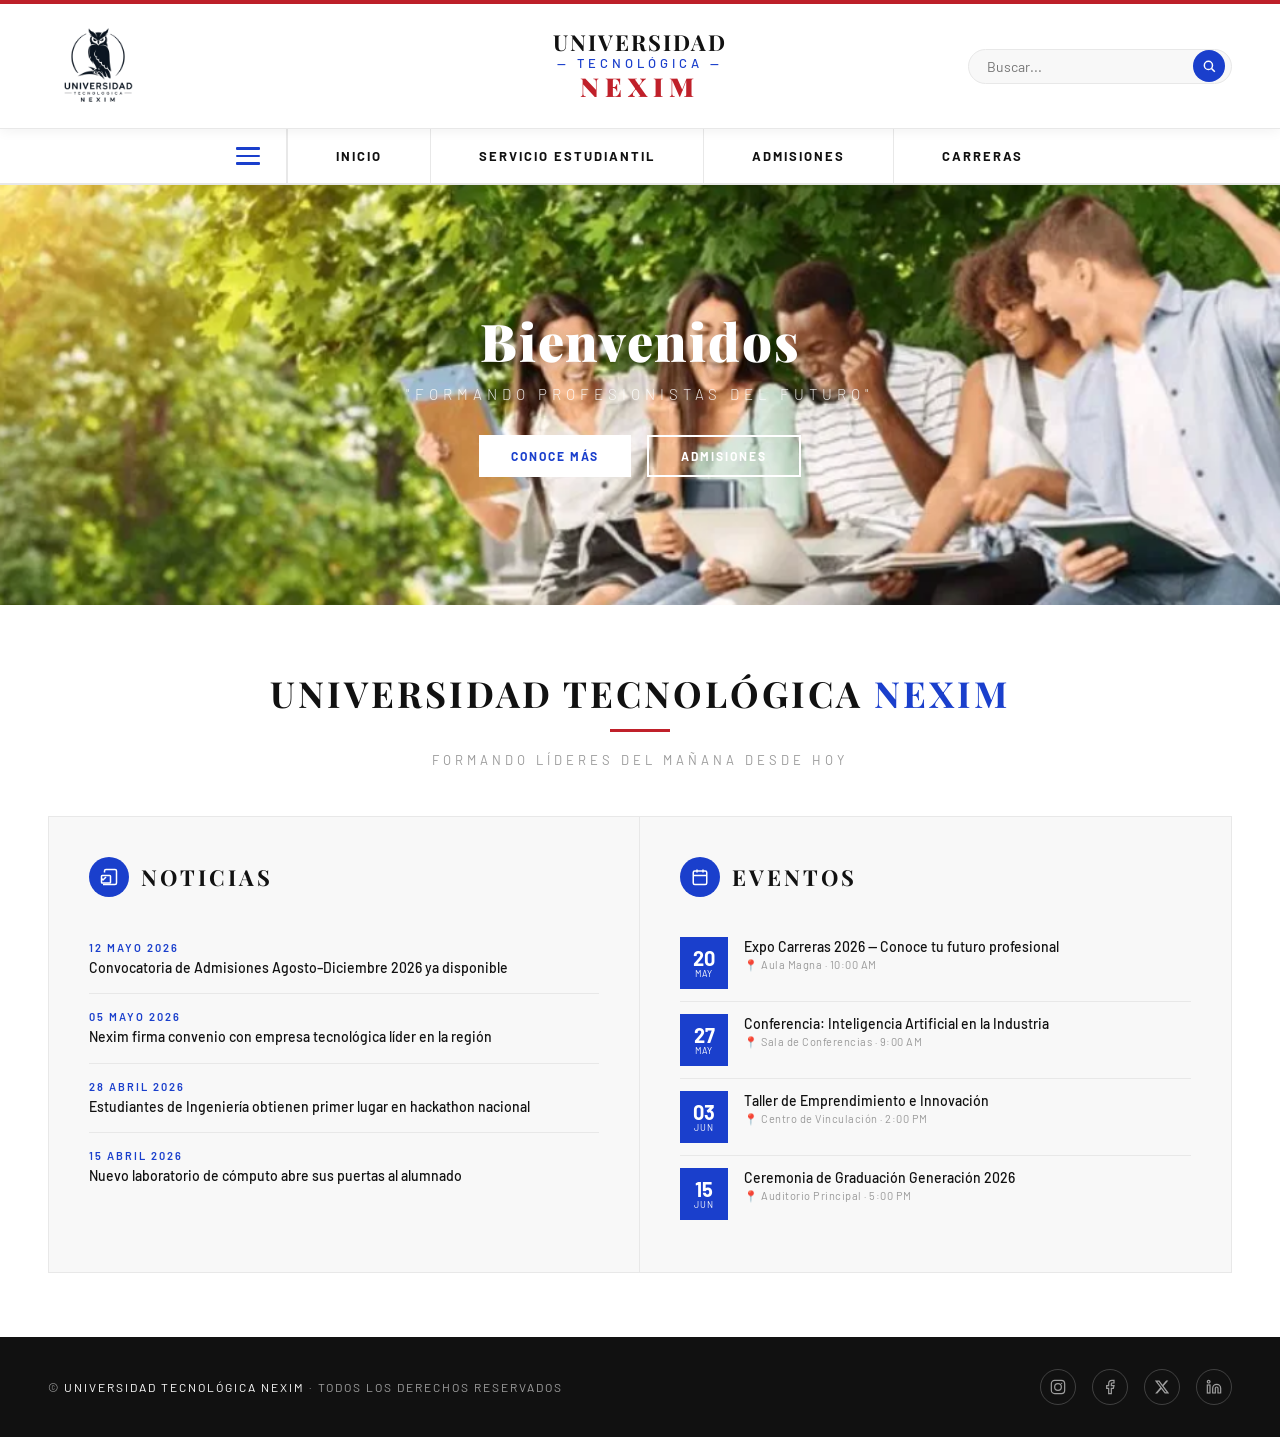
==== index.html @ 62d3a821 "primer commit - Universidad Tecnologica Nexim" ====
<!DOCTYPE html>
<html lang="es">
<head>
<meta charset="UTF-8">
<meta name="viewport" content="width=device-width, initial-scale=1.0">
<title>Universidad Tecnológica Nexim</title>
<link href="https://fonts.googleapis.com/css2?family=Playfair+Display:wght@700;900&family=Barlow:wght@300;400;500;600;700&display=swap" rel="stylesheet">
<link rel="stylesheet" href="style.css">
</head>
<body>

<div class="top-bar"></div>

<!-- HEADER -->
<header>
  <a class="logo-area" href="#">
    <img class="logo-img" src="logo v2.png" alt="Logo Universidad Tecnológica Nexim">
  </a>
  <div class="logo-text">
    <span class="universidad">Universidad</span>
    <span class="tecnologica">— Tecnológica —</span>
    <span class="nexim">Nexim</span>
  </div>
  <div class="search-box">
    <input type="text" placeholder="Buscar...">
    <button>
      <svg width="14" height="14" fill="none" stroke="currentColor" stroke-width="2.5" viewBox="0 0 24 24">
        <circle cx="11" cy="11" r="7"/><line x1="16.5" y1="16.5" x2="22" y2="22"/>
      </svg>
    </button>
  </div>
</header>

<!-- NAV -->
<nav>
  <ul>
    <li id="hb-wrap">
      <button class="hamburger-btn" id="hb-btn">
        <span></span><span></span><span></span>
      </button>
      <ul class="submenu" id="se-submenu">
        <li>
          <a href="noticias.html">
            <svg width="15" height="15" fill="none" stroke="currentColor" stroke-width="2" viewBox="0 0 24 24">
              <path d="M4 22h16a2 2 0 0 0 2-2V4a2 2 0 0 0-2-2H8a2 2 0 0 0-2 2v2"/>
              <rect x="2" y="10" width="12" height="10" rx="1"/>
              <path d="M2 14l2 2 4-4"/>
            </svg>
            Noticias
          </a>
        </li>
        <li>
          <a href="eventos.html">
            <svg width="15" height="15" fill="none" stroke="currentColor" stroke-width="2" viewBox="0 0 24 24">
              <rect x="3" y="4" width="18" height="18" rx="2" ry="2"/>
              <line x1="16" y1="2" x2="16" y2="6"/>
              <line x1="8" y1="2" x2="8" y2="6"/>
              <line x1="3" y1="10" x2="21" y2="10"/>
            </svg>
            Eventos
          </a>
        </li>
      </ul>
    </li>
    <li><a href="index.html">Inicio</a></li>
    <li><a href="estudiantil.html">Servicio Estudiantil</a></li>
    <li><a href="admisiones.html">Admisiones</a></li>
    <li><a href="carreras.html">Carreras</a></li>
  </ul>
</nav>

<!-- HERO -->
<section class="hero">
  <div class="hero-pattern"></div>
  <div class="hero-content">
    <h1>Bienvenidos</h1>
    <p>"Formando Profesionistas del Futuro"</p>
    <div class="hero-cta">
      <a href="carreras.html" class="btn-primary">Conoce más</a>
      <a href="admisiones.html" class="btn-outline">Admisiones</a>
    </div>
  </div>
</section>

<!-- WELCOME -->
<section class="welcome">
  <h2>Universidad Tecnológica <span>Nexim</span></h2>
  <div class="divider"></div>
  <p>Formando líderes del mañana desde hoy</p>
</section>

<!-- NEWS & EVENTS -->
<section class="news-events">
  <div class="news-panel">
    <div class="panel-header">
      <div class="panel-icon">
        <svg width="18" height="18" fill="none" stroke="currentColor" stroke-width="2" viewBox="0 0 24 24">
          <path d="M4 22h16a2 2 0 0 0 2-2V4a2 2 0 0 0-2-2H8a2 2 0 0 0-2 2v2"/>
          <path d="M2 14l2 2 4-4"/><rect x="2" y="10" width="12" height="10" rx="1"/>
        </svg>
      </div>
      <h3>Noticias</h3>
    </div>
    <div class="news-item">
      <div class="date">12 Mayo 2026</div>
      <div class="title">Convocatoria de Admisiones Agosto–Diciembre 2026 ya disponible</div>
    </div>
    <div class="news-item">
      <div class="date">05 Mayo 2026</div>
      <div class="title">Nexim firma convenio con empresa tecnológica líder en la región</div>
    </div>
    <div class="news-item">
      <div class="date">28 Abril 2026</div>
      <div class="title">Estudiantes de Ingeniería obtienen primer lugar en hackathon nacional</div>
    </div>
    <div class="news-item">
      <div class="date">15 Abril 2026</div>
      <div class="title">Nuevo laboratorio de cómputo abre sus puertas al alumnado</div>
    </div>
  </div>

  <div class="events-panel">
    <div class="panel-header">
      <div class="panel-icon">
        <svg width="18" height="18" fill="none" stroke="currentColor" stroke-width="2" viewBox="0 0 24 24">
          <rect x="3" y="4" width="18" height="18" rx="2" ry="2"/>
          <line x1="16" y1="2" x2="16" y2="6"/>
          <line x1="8" y1="2" x2="8" y2="6"/>
          <line x1="3" y1="10" x2="21" y2="10"/>
        </svg>
      </div>
      <h3>Eventos</h3>
    </div>
    <div class="event-item">
      <div class="event-date-box"><span class="day">20</span><span class="month">May</span></div>
      <div class="event-info">
        <div class="title">Expo Carreras 2026 — Conoce tu futuro profesional</div>
        <div class="place">📍 Aula Magna · 10:00 AM</div>
      </div>
    </div>
    <div class="event-item">
      <div class="event-date-box"><span class="day">27</span><span class="month">May</span></div>
      <div class="event-info">
        <div class="title">Conferencia: Inteligencia Artificial en la Industria</div>
        <div class="place">📍 Sala de Conferencias · 9:00 AM</div>
      </div>
    </div>
    <div class="event-item">
      <div class="event-date-box"><span class="day">03</span><span class="month">Jun</span></div>
      <div class="event-info">
        <div class="title">Taller de Emprendimiento e Innovación</div>
        <div class="place">📍 Centro de Vinculación · 2:00 PM</div>
      </div>
    </div>
    <div class="event-item">
      <div class="event-date-box"><span class="day">15</span><span class="month">Jun</span></div>
      <div class="event-info">
        <div class="title">Ceremonia de Graduación Generación 2026</div>
        <div class="place">📍 Auditorio Principal · 5:00 PM</div>
      </div>
    </div>
  </div>
</section>

<!-- FOOTER -->
<footer>
  <div class="copy">© <span>Universidad Tecnológica Nexim</span> · Todos los derechos reservados</div>
  <div class="social-links">
    <a href="#" title="Instagram">
      <svg width="16" height="16" fill="none" stroke="currentColor" stroke-width="1.8" viewBox="0 0 24 24">
        <rect x="2" y="2" width="20" height="20" rx="5" ry="5"/>
        <circle cx="12" cy="12" r="5"/>
        <circle cx="17.5" cy="6.5" r="1" fill="currentColor" stroke="none"/>
      </svg>
    </a>
    <a href="#" title="Facebook">
      <svg width="16" height="16" fill="none" stroke="currentColor" stroke-width="1.8" viewBox="0 0 24 24">
        <path d="M18 2h-3a5 5 0 0 0-5 5v3H7v4h3v8h4v-8h3l1-4h-4V7a1 1 0 0 1 1-1h3z"/>
      </svg>
    </a>
    <a href="#" title="Twitter">
      <svg width="16" height="16" fill="currentColor" viewBox="0 0 24 24">
        <path d="M18.244 2.25h3.308l-7.227 8.26 8.502 11.24H16.17l-5.214-6.817L4.99 21.75H1.68l7.73-8.835L1.254 2.25H8.08l4.713 6.231zm-1.161 17.52h1.833L7.084 4.126H5.117z"/>
      </svg>
    </a>
    <a href="#" title="LinkedIn">
      <svg width="16" height="16" fill="none" stroke="currentColor" stroke-width="1.8" viewBox="0 0 24 24">
        <path d="M16 8a6 6 0 0 1 6 6v7h-4v-7a2 2 0 0 0-2-2 2 2 0 0 0-2 2v7h-4v-7a6 6 0 0 1 6-6z"/>
        <rect x="2" y="9" width="4" height="12"/>
        <circle cx="4" cy="4" r="2"/>
      </svg>
    </a>
  </div>
</footer>

<script>
  const hbBtn = document.getElementById('hb-btn');
  const submenu = document.getElementById('se-submenu');

  hbBtn.addEventListener('click', function(e) {
    e.stopPropagation();
    const isOpen = submenu.classList.toggle('open');
    if (isOpen) {
      // Posiciona el submenú justo debajo del botón hamburger
      const rect = hbBtn.getBoundingClientRect();
      submenu.style.top = (rect.bottom) + 'px';
      submenu.style.left = (rect.left) + 'px';
    }
  });

  document.addEventListener('click', function() {
    submenu.classList.remove('open');
  });
</script>

</body>
</html>
---- style.css ----
:root {
  --blue: #1a3fcc;
  --blue-dark: #1230a8;
  --blue-light: #2d52e0;
  --red: #c0202a;
  --white: #ffffff;
  --off-white: #f8f8f8;
  --gray-light: #e8e8e8;
  --gray: #999;
  --dark: #111;
}

* { margin: 0; padding: 0; box-sizing: border-box; }

body {
  font-family: 'Barlow', sans-serif;
  background: var(--white);
  color: var(--dark);
}

/* ── TOP BAR ── */
.top-bar {
  background: var(--red);
  height: 4px;
  width: 100%;
}

/* ── HEADER ── */
header {
  display: grid;
  grid-template-columns: 1fr 1fr 1fr;
  align-items: center;
  padding: 12px 48px;
  background: var(--white);
  border-bottom: 1px solid var(--gray-light);
  position: sticky;
  top: 0;
  z-index: 100;
  box-shadow: 0 2px 12px rgba(0,0,0,0.06);
}

.logo-area {
  display: flex;
  align-items: center;
  text-decoration: none;
  justify-content: flex-start;
}

.logo-img {
  width: 100px;
  height: 100px;
  object-fit: contain;
}

.logo-text {
  display: flex;
  flex-direction: column;
  align-items: center;
  text-align: center;
  line-height: 1.2;
  justify-self: center;
}

.logo-text .universidad {
  font-family: 'Playfair Display', serif;
  font-size: 22px;
  font-weight: 700;
  color: var(--dark);
  letter-spacing: 2px;
  text-transform: uppercase;
}

.logo-text .tecnologica {
  font-size: 13px;
  font-weight: 500;
  color: var(--blue);
  letter-spacing: 4px;
  text-transform: uppercase;
}

.logo-text .nexim {
  font-family: 'Playfair Display', serif;
  font-size: 26px;
  font-weight: 900;
  color: var(--red);
  letter-spacing: 6px;
  text-transform: uppercase;
}

/* ── BUSCADOR ── */
.search-box {
  display: flex;
  align-items: center;
  border: 1.5px solid var(--gray-light);
  border-radius: 30px;
  overflow: hidden;
  padding: 0 6px 0 18px;
  background: var(--off-white);
  gap: 6px;
  transition: border-color 0.2s;
  justify-self: end;
}

.search-box:focus-within { border-color: var(--blue); }

.search-box input {
  border: none;
  background: transparent;
  font-family: 'Barlow', sans-serif;
  font-size: 14px;
  outline: none;
  width: 200px;
  color: var(--dark);
  padding: 8px 0;
}

.search-box button {
  background: var(--blue);
  border: none;
  border-radius: 50%;
  width: 32px;
  height: 32px;
  color: white;
  cursor: pointer;
  display: flex;
  align-items: center;
  justify-content: center;
  transition: background 0.2s;
}

.search-box button:hover { background: var(--blue-dark); }

/* ── NAV ── */
nav {
  background: var(--white);
  border-bottom: 2px solid var(--gray-light);
  position: relative;
  z-index: 99;
}

nav ul {
  display: flex;
  list-style: none;
  justify-content: center;
  align-items: stretch;
  gap: 0;
  margin: 0;
  padding: 0;
}

nav ul li {
  display: flex;
  align-items: stretch;
}

nav ul li a {
  display: flex;
  align-items: center;
  padding: 18px 48px;
  text-decoration: none;
  font-size: 13px;
  font-weight: 700;
  letter-spacing: 2px;
  text-transform: uppercase;
  color: var(--dark);
  position: relative;
  transition: color 0.2s;
  white-space: nowrap;
}

nav ul li a::after {
  content: '';
  position: absolute;
  bottom: 0;
  left: 50%;
  transform: translateX(-50%);
  width: 0;
  height: 3px;
  background: var(--blue);
  transition: width 0.3s ease;
}

nav ul li a:hover { color: var(--blue); }
nav ul li a:hover::after { width: 100%; }
nav ul li a.active { color: var(--blue); }
nav ul li a.active::after { width: 100%; }

nav ul li + li { border-left: 1px solid var(--gray-light); }

/* ── HAMBURGER ── */
#hb-wrap {
  position: relative;
  display: flex;
  align-items: stretch;
  border-right: 1px solid var(--gray-light);
}

.hamburger-btn {
  display: flex;
  flex-direction: column;
  gap: 5px;
  justify-content: center;
  align-items: center;
  background: none;
  border: none;
  cursor: pointer;
  padding: 18px 26px;
  transition: background 0.2s;
}

.hamburger-btn:hover { background: #f0f4ff; }

.hamburger-btn span {
  display: block;
  width: 24px;
  height: 2.5px;
  background: var(--blue);
  border-radius: 1px;
  transition: background 0.2s;
}

.hamburger-btn:hover span { background: var(--blue-dark); }

/* ── HAMBURGER SUBMENU (FIX) ── */
#hb-wrap .submenu {
  display: none;
  position: fixed;        /* ← fixed en lugar de absolute */
  top: auto;
  left: auto;
  transform: none;
  background: #fff;
  border: none;
  border-top: 3px solid var(--blue);
  min-width: 220px;
  z-index: 200;
  padding: 8px 0;
  list-style: none;
  border-radius: 0 0 10px 10px;
  box-shadow: 0 8px 24px rgba(0,0,0,0.12);
}

#hb-wrap .submenu.open { display: block; }

#hb-wrap .submenu li {
  display: block;
}

#hb-wrap .submenu a {
  display: flex;
  align-items: center;
  gap: 12px;
  padding: 14px 24px;
  font-size: 15px;
  color: #333;
  text-decoration: none;
  font-weight: 500;
  letter-spacing: 0.5px;
  text-transform: none;
  border-left: 3px solid transparent;
  transition: all 0.2s;
}

#hb-wrap .submenu a::after { display: none; }

#hb-wrap .submenu a svg {
  width: 20px;
  height: 20px;
  color: var(--blue);
  opacity: 0.6;
  transition: opacity 0.2s;
  flex-shrink: 0;
}

#hb-wrap .submenu a:hover {
  background: #f0f4ff;
  color: var(--blue);
  border-left-color: var(--blue);
}

#hb-wrap .submenu a:hover svg { opacity: 1; }

/* ── HERO ── */
.hero {
  position: relative;
  width: 100%;
  height: 420px;
  background-image: url('fondo.png');
  background-size: cover;
  background-position: center;
  background-color: var(--blue);
  overflow: hidden;
  display: flex;
  align-items: center;
  justify-content: center;
}

.hero-pattern { display: none; }

.hero-content {
  position: relative;
  text-align: center;
  color: white;
  animation: fadeUp 0.8s ease both;
  z-index: 1;
}

@keyframes fadeUp {
  from { opacity: 0; transform: translateY(30px); }
  to   { opacity: 1; transform: translateY(0); }
}

.hero-content h1 {
  font-family: 'Playfair Display', serif;
  font-size: 52px;
  font-weight: 900;
  letter-spacing: 2px;
  line-height: 1.1;
  margin-bottom: 16px;
  text-shadow: 0 4px 20px rgba(0,0,0,0.3);
}

.hero-content p {
  font-size: 15px;
  font-weight: 300;
  letter-spacing: 5px;
  text-transform: uppercase;
  opacity: 0.85;
  margin-bottom: 32px;
}

.hero-cta {
  display: inline-flex;
  gap: 16px;
}

.btn-primary {
  background: white;
  color: var(--blue);
  font-family: 'Barlow', sans-serif;
  font-weight: 700;
  font-size: 12px;
  letter-spacing: 2px;
  text-transform: uppercase;
  padding: 14px 32px;
  border: none;
  cursor: pointer;
  text-decoration: none;
  transition: all 0.2s;
}

.btn-primary:hover { background: var(--off-white); transform: translateY(-2px); }

.btn-outline {
  border: 2px solid white;
  color: white;
  font-family: 'Barlow', sans-serif;
  font-weight: 700;
  font-size: 12px;
  letter-spacing: 2px;
  text-transform: uppercase;
  padding: 12px 32px;
  cursor: pointer;
  text-decoration: none;
  transition: all 0.2s;
}

.btn-outline:hover { background: white; color: var(--blue); transform: translateY(-2px); }

/* ── WELCOME ── */
.welcome {
  text-align: center;
  padding: 64px 48px 48px;
  background: var(--white);
}

.welcome h2 {
  font-family: 'Playfair Display', serif;
  font-size: 36px;
  font-weight: 700;
  color: var(--dark);
  letter-spacing: 3px;
  text-transform: uppercase;
  margin-bottom: 12px;
}

.welcome h2 span { color: var(--blue); }

.divider {
  width: 60px;
  height: 3px;
  background: var(--red);
  margin: 0 auto 20px;
}

.welcome p {
  font-size: 13px;
  letter-spacing: 4px;
  text-transform: uppercase;
  color: var(--gray);
  font-weight: 400;
}

/* ── NEWS & EVENTS ── */
.news-events {
  display: grid;
  grid-template-columns: 1fr 1fr;
  gap: 0;
  margin: 0 48px 64px;
  border: 1px solid var(--gray-light);
  overflow: hidden;
}

.news-panel, .events-panel {
  padding: 40px;
  background: var(--off-white);
}

.news-panel { border-right: 1px solid var(--gray-light); }

.panel-header {
  display: flex;
  align-items: center;
  gap: 12px;
  margin-bottom: 28px;
}

.panel-icon {
  width: 40px;
  height: 40px;
  background: var(--blue);
  border-radius: 50%;
  display: flex;
  align-items: center;
  justify-content: center;
  color: white;
  flex-shrink: 0;
}

.panel-header h3 {
  font-family: 'Playfair Display', serif;
  font-size: 22px;
  font-weight: 700;
  letter-spacing: 3px;
  text-transform: uppercase;
  color: var(--dark);
}

.news-item {
  padding: 16px 0;
  border-bottom: 1px solid var(--gray-light);
  cursor: pointer;
  transition: padding-left 0.2s;
}

.news-item:last-child { border-bottom: none; }
.news-item:hover { padding-left: 8px; }

.news-item .date {
  font-size: 11px;
  font-weight: 600;
  letter-spacing: 2px;
  text-transform: uppercase;
  color: var(--blue);
  margin-bottom: 4px;
}

.news-item .title {
  font-size: 14px;
  font-weight: 500;
  color: var(--dark);
  line-height: 1.4;
}

.event-item {
  display: flex;
  gap: 16px;
  padding: 12px 0;
  border-bottom: 1px solid var(--gray-light);
  cursor: pointer;
  transition: padding-left 0.2s;
}

.event-item:last-child { border-bottom: none; }
.event-item:hover { padding-left: 8px; }

.event-date-box {
  width: 48px;
  height: 52px;
  background: var(--blue);
  color: white;
  display: flex;
  flex-direction: column;
  align-items: center;
  justify-content: center;
  flex-shrink: 0;
  line-height: 1.1;
}

.event-date-box .day  { font-size: 20px; font-weight: 700; }
.event-date-box .month { font-size: 9px; letter-spacing: 1px; text-transform: uppercase; }

.event-info .title { font-size: 14px; font-weight: 500; color: var(--dark); line-height: 1.4; }
.event-info .place { font-size: 11px; color: var(--gray); margin-top: 2px; letter-spacing: 0.5px; }

/* ── FOOTER ── */
footer {
  background: var(--dark);
  color: rgba(255,255,255,0.6);
  padding: 32px 48px;
  display: flex;
  align-items: center;
  justify-content: space-between;
}

footer .copy {
  font-size: 12px;
  letter-spacing: 2px;
  text-transform: uppercase;
}

footer .copy span { color: white; }

.social-links {
  display: flex;
  gap: 16px;
}

.social-links a {
  width: 36px;
  height: 36px;
  border: 1px solid rgba(255,255,255,0.2);
  border-radius: 50%;
  display: flex;
  align-items: center;
  justify-content: center;
  color: rgba(255,255,255,0.6);
  text-decoration: none;
  transition: all 0.2s;
}

.social-links a:hover {
  background: var(--blue);
  border-color: var(--blue);
  color: white;
  transform: translateY(-2px);
}
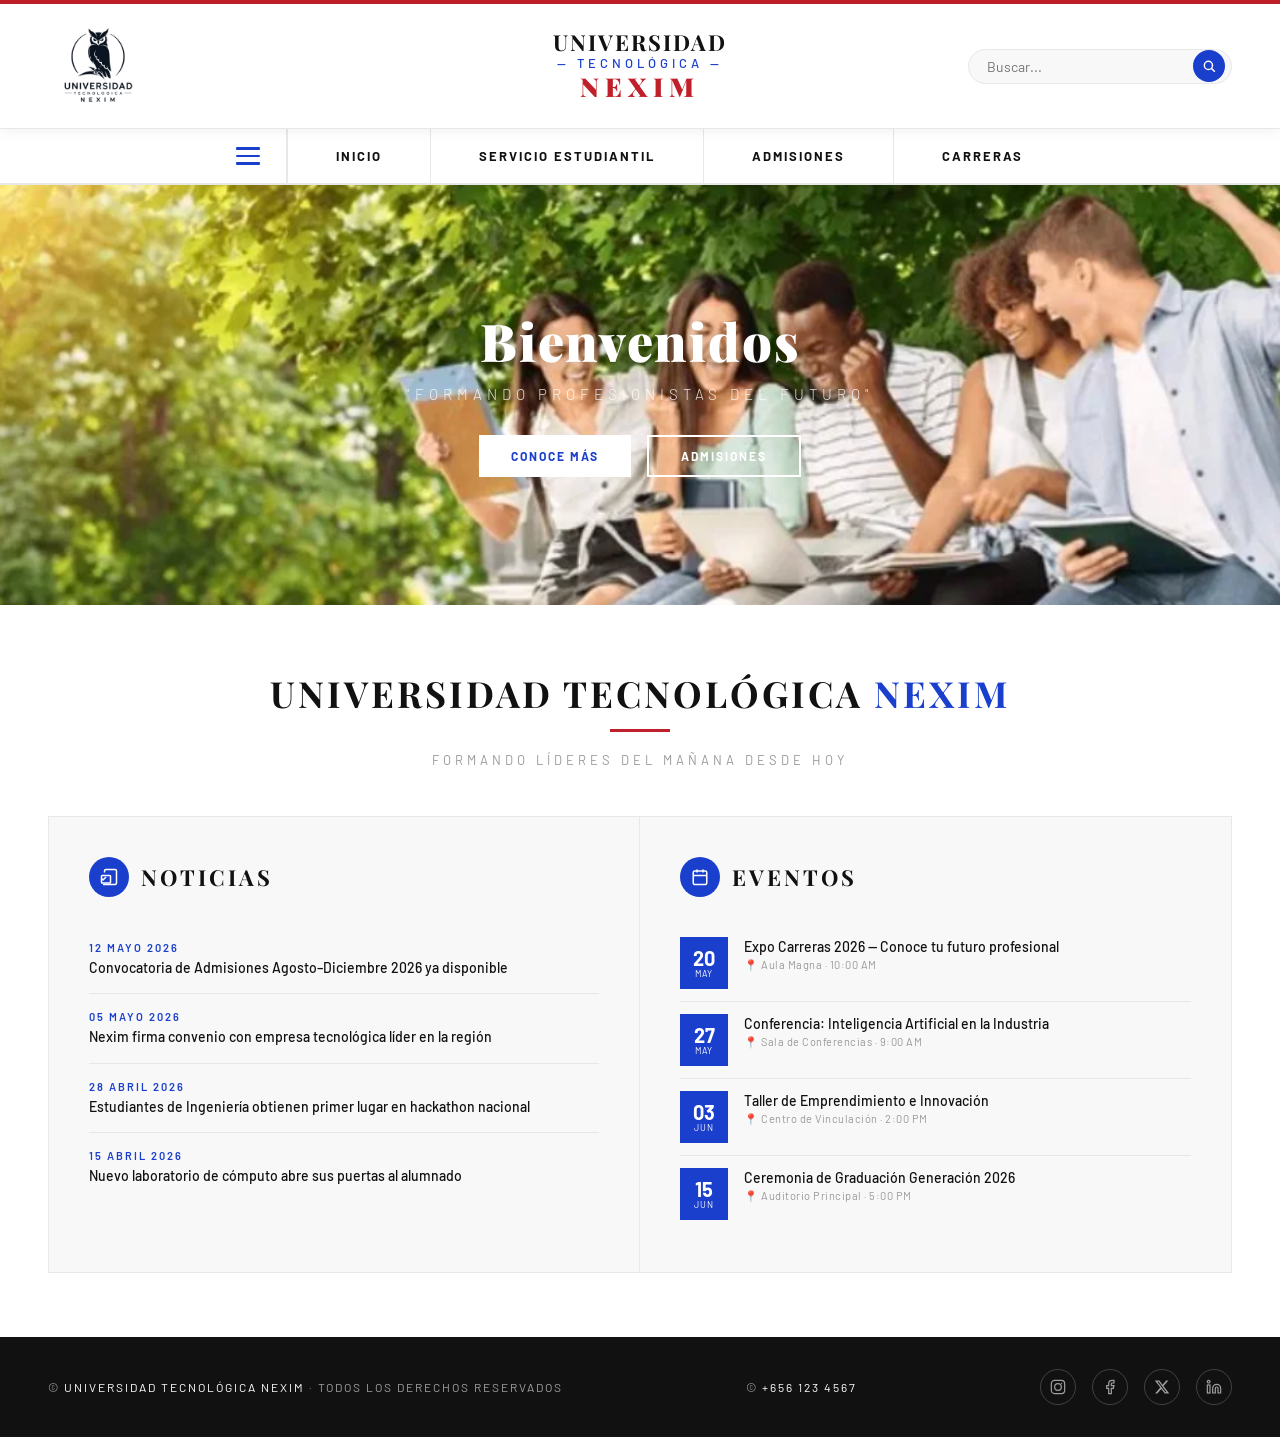
==== commit 5accafdc: "Agregar validaciones de formularios y sistema de login" ====
--- a/index.html
+++ b/index.html
@@ -14,7 +14,7 @@
 <!-- HEADER -->
 <header>
   <a class="logo-area" href="#">
-    <img class="logo-img" src="logo v2.png" alt="Logo Universidad Tecnológica Nexim">
+    <img class="logo-img" src="img/logo v2.png" alt="Logo Universidad Tecnológica Nexim">
   </a>
   <div class="logo-text">
     <span class="universidad">Universidad</span>
@@ -165,6 +165,7 @@
 <!-- FOOTER -->
 <footer>
   <div class="copy">© <span>Universidad Tecnológica Nexim</span> · Todos los derechos reservados</div>
+  <div class="copy">© <span>+656 123 4567</span></div>
   <div class="social-links">
     <a href="#" title="Instagram">
       <svg width="16" height="16" fill="none" stroke="currentColor" stroke-width="1.8" viewBox="0 0 24 24">
--- a/style.css
+++ b/style.css
@@ -284,7 +284,7 @@
   position: relative;
   width: 100%;
   height: 420px;
-  background-image: url('fondo.png');
+  background-image: url('img/fondo.png');
   background-size: cover;
   background-position: center;
   background-color: var(--blue);
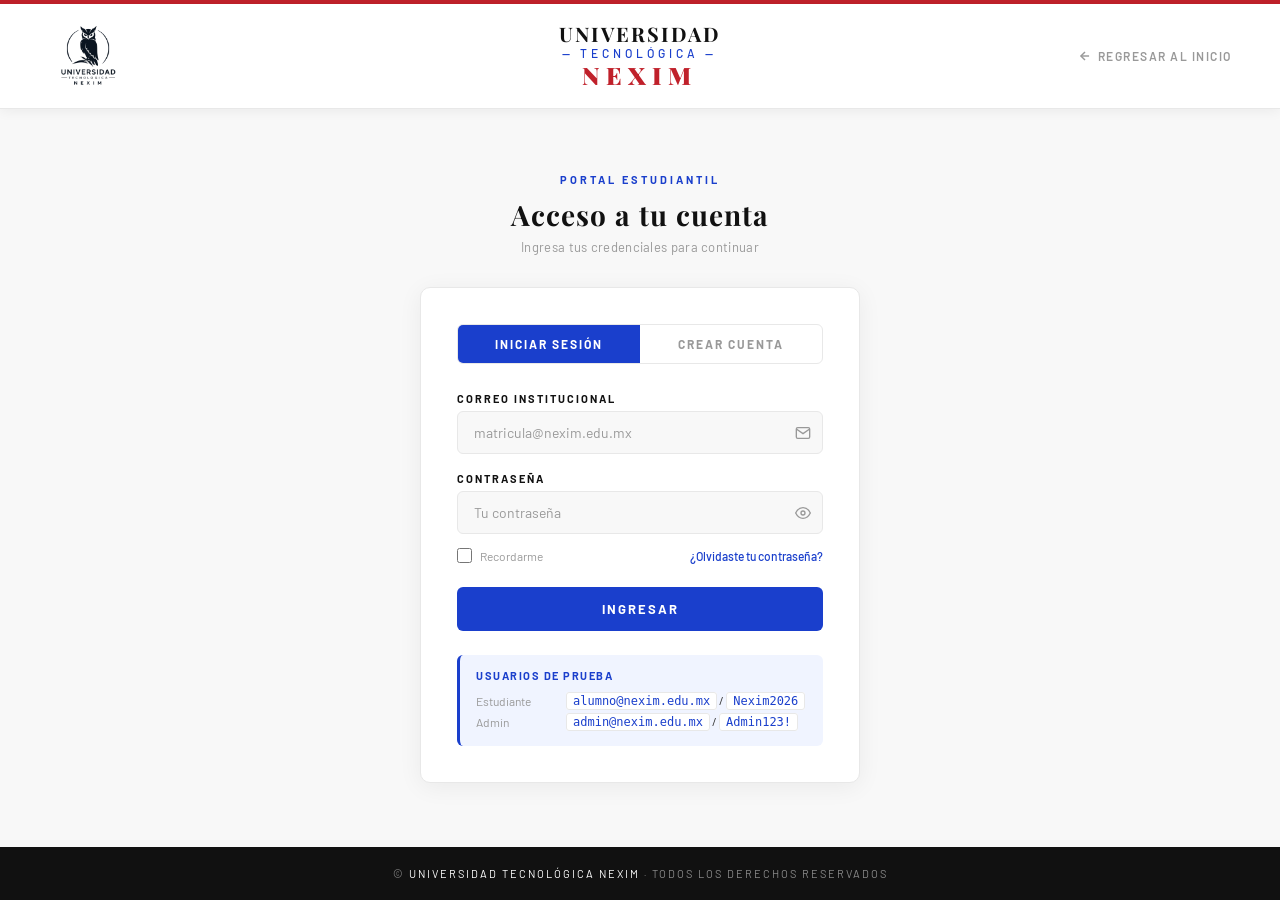
==== commit b3076d7a: "Actualizacion" ====
--- a/index.html
+++ b/index.html
@@ -3,17 +3,16 @@
 <head>
 <meta charset="UTF-8">
 <meta name="viewport" content="width=device-width, initial-scale=1.0">
-<title>Universidad Tecnológica Nexim</title>
+<title>Iniciar Sesión — Universidad Tecnológica Nexim</title>
 <link href="https://fonts.googleapis.com/css2?family=Playfair+Display:wght@700;900&family=Barlow:wght@300;400;500;600;700&display=swap" rel="stylesheet">
-<link rel="stylesheet" href="style.css">
+<link rel="stylesheet" href="login.css">
 </head>
 <body>
 
 <div class="top-bar"></div>
 
-<!-- HEADER -->
 <header>
-  <a class="logo-area" href="#">
+  <a class="logo-area" href="index.html">
     <img class="logo-img" src="img/logo v2.png" alt="Logo Universidad Tecnológica Nexim">
   </a>
   <div class="logo-text">
@@ -21,197 +20,392 @@
     <span class="tecnologica">— Tecnológica —</span>
     <span class="nexim">Nexim</span>
   </div>
-  <div class="search-box">
-    <input type="text" placeholder="Buscar...">
-    <button>
+  <div class="header-back">
+    <a href="index.html">
       <svg width="14" height="14" fill="none" stroke="currentColor" stroke-width="2.5" viewBox="0 0 24 24">
-        <circle cx="11" cy="11" r="7"/><line x1="16.5" y1="16.5" x2="22" y2="22"/>
+        <line x1="19" y1="12" x2="5" y2="12"/>
+        <polyline points="12 19 5 12 12 5"/>
       </svg>
-    </button>
+      Regresar al inicio
+    </a>
   </div>
 </header>
 
-<!-- NAV -->
-<nav>
-  <ul>
-    <li id="hb-wrap">
-      <button class="hamburger-btn" id="hb-btn">
-        <span></span><span></span><span></span>
-      </button>
-      <ul class="submenu" id="se-submenu">
-        <li>
-          <a href="noticias.html">
-            <svg width="15" height="15" fill="none" stroke="currentColor" stroke-width="2" viewBox="0 0 24 24">
-              <path d="M4 22h16a2 2 0 0 0 2-2V4a2 2 0 0 0-2-2H8a2 2 0 0 0-2 2v2"/>
-              <rect x="2" y="10" width="12" height="10" rx="1"/>
-              <path d="M2 14l2 2 4-4"/>
+<main>
+  <div class="login-wrapper">
+
+    <p class="login-eyebrow">Portal Estudiantil</p>
+    <h1 class="login-title">Acceso a tu cuenta</h1>
+    <p class="login-sub">Ingresa tus credenciales para continuar</p>
+
+    <div class="login-card">
+
+      <!-- Tabs -->
+      <div class="login-tabs">
+        <button class="tab-btn active" id="tab-login" onclick="switchTab('login')">Iniciar Sesión</button>
+        <button class="tab-btn" id="tab-registro" onclick="switchTab('registro')">Crear Cuenta</button>
+      </div>
+
+      <!-- ── SECCIÓN LOGIN ── -->
+      <div class="form-section active" id="sec-login">
+
+        <div class="login-alert" id="login-alert">
+          <svg width="16" height="16" fill="none" stroke="currentColor" stroke-width="2" viewBox="0 0 24 24">
+            <circle cx="12" cy="12" r="10"/><line x1="12" y1="8" x2="12" y2="12"/><line x1="12" y1="16" x2="12.01" y2="16"/>
+          </svg>
+          <span id="login-alert-msg"></span>
+        </div>
+
+        <div class="form-group">
+          <label for="login-email">Correo institucional</label>
+          <div class="input-wrap">
+            <input type="email" id="login-email" placeholder="matricula@nexim.edu.mx" autocomplete="email">
+            <svg class="input-icon" width="16" height="16" fill="none" stroke="currentColor" stroke-width="2" viewBox="0 0 24 24">
+              <path d="M4 4h16c1.1 0 2 .9 2 2v12c0 1.1-.9 2-2 2H4c-1.1 0-2-.9-2-2V6c0-1.1.9-2 2-2z"/>
+              <polyline points="22,6 12,13 2,6"/>
             </svg>
-            Noticias
-          </a>
-        </li>
-        <li>
-          <a href="eventos.html">
-            <svg width="15" height="15" fill="none" stroke="currentColor" stroke-width="2" viewBox="0 0 24 24">
-              <rect x="3" y="4" width="18" height="18" rx="2" ry="2"/>
-              <line x1="16" y1="2" x2="16" y2="6"/>
-              <line x1="8" y1="2" x2="8" y2="6"/>
-              <line x1="3" y1="10" x2="21" y2="10"/>
+          </div>
+          <span class="field-msg" id="login-email-msg"></span>
+        </div>
+
+        <div class="form-group">
+          <label for="login-pass">Contraseña</label>
+          <div class="input-wrap">
+            <input type="password" id="login-pass" placeholder="Tu contraseña" autocomplete="current-password">
+            <button class="toggle-pass" type="button" onclick="togglePass('login-pass', this)" tabindex="-1">
+              <svg width="16" height="16" fill="none" stroke="currentColor" stroke-width="2" viewBox="0 0 24 24">
+                <path d="M1 12s4-8 11-8 11 8 11 8-4 8-11 8-11-8-11-8z"/><circle cx="12" cy="12" r="3"/>
+              </svg>
+            </button>
+          </div>
+          <span class="field-msg" id="login-pass-msg"></span>
+        </div>
+
+        <div class="form-extras">
+          <label class="remember-wrap">
+            <input type="checkbox" id="remember">
+            <span>Recordarme</span>
+          </label>
+          <a href="#" class="forgot-link">¿Olvidaste tu contraseña?</a>
+        </div>
+
+        <button class="btn-login" id="btn-ingresar" onclick="doLogin()">Ingresar</button>
+
+        <div class="demo-hint">
+          <p>Usuarios de prueba</p>
+          <table>
+            <tr><td>Estudiante</td><td><code>alumno@nexim.edu.mx</code> / <code>Nexim2026</code></td></tr>
+            <tr><td>Admin</td><td><code>admin@nexim.edu.mx</code> / <code>Admin123!</code></td></tr>
+          </table>
+        </div>
+
+      </div>
+
+      <!-- ── SECCIÓN REGISTRO ── -->
+      <div class="form-section" id="sec-registro">
+
+        <div class="login-alert" id="reg-alert">
+          <svg width="16" height="16" fill="none" stroke="currentColor" stroke-width="2" viewBox="0 0 24 24">
+            <circle cx="12" cy="12" r="10"/><line x1="12" y1="8" x2="12" y2="12"/><line x1="12" y1="16" x2="12.01" y2="16"/>
+          </svg>
+          <span id="reg-alert-msg"></span>
+        </div>
+
+        <div class="form-group">
+          <label for="reg-nombre">Nombre completo</label>
+          <div class="input-wrap">
+            <input type="text" id="reg-nombre" placeholder="Tu nombre completo">
+            <svg class="input-icon" width="16" height="16" fill="none" stroke="currentColor" stroke-width="2" viewBox="0 0 24 24">
+              <path d="M20 21v-2a4 4 0 0 0-4-4H8a4 4 0 0 0-4 4v2"/><circle cx="12" cy="7" r="4"/>
             </svg>
-            Eventos
-          </a>
-        </li>
-      </ul>
-    </li>
-    <li><a href="index.html">Inicio</a></li>
-    <li><a href="estudiantil.html">Servicio Estudiantil</a></li>
-    <li><a href="admisiones.html">Admisiones</a></li>
-    <li><a href="carreras.html">Carreras</a></li>
-  </ul>
-</nav>
-
-<!-- HERO -->
-<section class="hero">
-  <div class="hero-pattern"></div>
-  <div class="hero-content">
-    <h1>Bienvenidos</h1>
-    <p>"Formando Profesionistas del Futuro"</p>
-    <div class="hero-cta">
-      <a href="carreras.html" class="btn-primary">Conoce más</a>
-      <a href="admisiones.html" class="btn-outline">Admisiones</a>
-    </div>
-  </div>
-</section>
-
-<!-- WELCOME -->
-<section class="welcome">
-  <h2>Universidad Tecnológica <span>Nexim</span></h2>
-  <div class="divider"></div>
-  <p>Formando líderes del mañana desde hoy</p>
-</section>
-
-<!-- NEWS & EVENTS -->
-<section class="news-events">
-  <div class="news-panel">
-    <div class="panel-header">
-      <div class="panel-icon">
-        <svg width="18" height="18" fill="none" stroke="currentColor" stroke-width="2" viewBox="0 0 24 24">
-          <path d="M4 22h16a2 2 0 0 0 2-2V4a2 2 0 0 0-2-2H8a2 2 0 0 0-2 2v2"/>
-          <path d="M2 14l2 2 4-4"/><rect x="2" y="10" width="12" height="10" rx="1"/>
-        </svg>
-      </div>
-      <h3>Noticias</h3>
-    </div>
-    <div class="news-item">
-      <div class="date">12 Mayo 2026</div>
-      <div class="title">Convocatoria de Admisiones Agosto–Diciembre 2026 ya disponible</div>
-    </div>
-    <div class="news-item">
-      <div class="date">05 Mayo 2026</div>
-      <div class="title">Nexim firma convenio con empresa tecnológica líder en la región</div>
-    </div>
-    <div class="news-item">
-      <div class="date">28 Abril 2026</div>
-      <div class="title">Estudiantes de Ingeniería obtienen primer lugar en hackathon nacional</div>
-    </div>
-    <div class="news-item">
-      <div class="date">15 Abril 2026</div>
-      <div class="title">Nuevo laboratorio de cómputo abre sus puertas al alumnado</div>
-    </div>
-  </div>
-
-  <div class="events-panel">
-    <div class="panel-header">
-      <div class="panel-icon">
-        <svg width="18" height="18" fill="none" stroke="currentColor" stroke-width="2" viewBox="0 0 24 24">
-          <rect x="3" y="4" width="18" height="18" rx="2" ry="2"/>
-          <line x1="16" y1="2" x2="16" y2="6"/>
-          <line x1="8" y1="2" x2="8" y2="6"/>
-          <line x1="3" y1="10" x2="21" y2="10"/>
-        </svg>
-      </div>
-      <h3>Eventos</h3>
-    </div>
-    <div class="event-item">
-      <div class="event-date-box"><span class="day">20</span><span class="month">May</span></div>
-      <div class="event-info">
-        <div class="title">Expo Carreras 2026 — Conoce tu futuro profesional</div>
-        <div class="place">📍 Aula Magna · 10:00 AM</div>
-      </div>
-    </div>
-    <div class="event-item">
-      <div class="event-date-box"><span class="day">27</span><span class="month">May</span></div>
-      <div class="event-info">
-        <div class="title">Conferencia: Inteligencia Artificial en la Industria</div>
-        <div class="place">📍 Sala de Conferencias · 9:00 AM</div>
-      </div>
-    </div>
-    <div class="event-item">
-      <div class="event-date-box"><span class="day">03</span><span class="month">Jun</span></div>
-      <div class="event-info">
-        <div class="title">Taller de Emprendimiento e Innovación</div>
-        <div class="place">📍 Centro de Vinculación · 2:00 PM</div>
-      </div>
-    </div>
-    <div class="event-item">
-      <div class="event-date-box"><span class="day">15</span><span class="month">Jun</span></div>
-      <div class="event-info">
-        <div class="title">Ceremonia de Graduación Generación 2026</div>
-        <div class="place">📍 Auditorio Principal · 5:00 PM</div>
+          </div>
+          <span class="field-msg" id="reg-nombre-msg"></span>
+        </div>
+
+        <div class="form-group">
+          <label for="reg-email">Correo electrónico</label>
+          <div class="input-wrap">
+            <input type="email" id="reg-email" placeholder="correo@ejemplo.com">
+            <svg class="input-icon" width="16" height="16" fill="none" stroke="currentColor" stroke-width="2" viewBox="0 0 24 24">
+              <path d="M4 4h16c1.1 0 2 .9 2 2v12c0 1.1-.9 2-2 2H4c-1.1 0-2-.9-2-2V6c0-1.1.9-2 2-2z"/>
+              <polyline points="22,6 12,13 2,6"/>
+            </svg>
+          </div>
+          <span class="field-msg" id="reg-email-msg"></span>
+        </div>
+
+        <div class="form-group">
+          <label for="reg-pass">Contraseña</label>
+          <div class="input-wrap">
+            <input type="password" id="reg-pass" placeholder="Mín. 8 caracteres" oninput="checkStrength(this.value)">
+            <button class="toggle-pass" type="button" onclick="togglePass('reg-pass', this)" tabindex="-1">
+              <svg width="16" height="16" fill="none" stroke="currentColor" stroke-width="2" viewBox="0 0 24 24">
+                <path d="M1 12s4-8 11-8 11 8 11 8-4 8-11 8-11-8-11-8z"/><circle cx="12" cy="12" r="3"/>
+              </svg>
+            </button>
+          </div>
+          <div class="pass-strength" id="pass-strength">
+            <div class="strength-bar">
+              <div class="strength-seg" id="seg1"></div>
+              <div class="strength-seg" id="seg2"></div>
+              <div class="strength-seg" id="seg3"></div>
+              <div class="strength-seg" id="seg4"></div>
+            </div>
+            <span class="strength-label" id="strength-label">—</span>
+          </div>
+          <span class="field-msg" id="reg-pass-msg"></span>
+        </div>
+
+        <div class="form-group">
+          <label for="reg-pass2">Confirmar contraseña</label>
+          <div class="input-wrap">
+            <input type="password" id="reg-pass2" placeholder="Repite tu contraseña">
+            <svg class="input-icon" width="16" height="16" fill="none" stroke="currentColor" stroke-width="2" viewBox="0 0 24 24">
+              <rect x="3" y="11" width="18" height="11" rx="2" ry="2"/>
+              <path d="M7 11V7a5 5 0 0 1 10 0v4"/>
+            </svg>
+          </div>
+          <span class="field-msg" id="reg-pass2-msg"></span>
+        </div>
+
+        <button class="btn-login" id="btn-registrar" onclick="doRegistro()">Crear Cuenta</button>
+
       </div>
     </div>
   </div>
-</section>
-
-<!-- FOOTER -->
+</main>
+
 <footer>
-  <div class="copy">© <span>Universidad Tecnológica Nexim</span> · Todos los derechos reservados</div>
-  <div class="copy">© <span>+656 123 4567</span></div>
-  <div class="social-links">
-    <a href="#" title="Instagram">
-      <svg width="16" height="16" fill="none" stroke="currentColor" stroke-width="1.8" viewBox="0 0 24 24">
-        <rect x="2" y="2" width="20" height="20" rx="5" ry="5"/>
-        <circle cx="12" cy="12" r="5"/>
-        <circle cx="17.5" cy="6.5" r="1" fill="currentColor" stroke="none"/>
-      </svg>
-    </a>
-    <a href="#" title="Facebook">
-      <svg width="16" height="16" fill="none" stroke="currentColor" stroke-width="1.8" viewBox="0 0 24 24">
-        <path d="M18 2h-3a5 5 0 0 0-5 5v3H7v4h3v8h4v-8h3l1-4h-4V7a1 1 0 0 1 1-1h3z"/>
-      </svg>
-    </a>
-    <a href="#" title="Twitter">
-      <svg width="16" height="16" fill="currentColor" viewBox="0 0 24 24">
-        <path d="M18.244 2.25h3.308l-7.227 8.26 8.502 11.24H16.17l-5.214-6.817L4.99 21.75H1.68l7.73-8.835L1.254 2.25H8.08l4.713 6.231zm-1.161 17.52h1.833L7.084 4.126H5.117z"/>
-      </svg>
-    </a>
-    <a href="#" title="LinkedIn">
-      <svg width="16" height="16" fill="none" stroke="currentColor" stroke-width="1.8" viewBox="0 0 24 24">
-        <path d="M16 8a6 6 0 0 1 6 6v7h-4v-7a2 2 0 0 0-2-2 2 2 0 0 0-2 2v7h-4v-7a6 6 0 0 1 6-6z"/>
-        <rect x="2" y="9" width="4" height="12"/>
-        <circle cx="4" cy="4" r="2"/>
-      </svg>
-    </a>
-  </div>
+  © <span>Universidad Tecnológica Nexim</span> · Todos los derechos reservados
 </footer>
 
 <script>
-  const hbBtn = document.getElementById('hb-btn');
-  const submenu = document.getElementById('se-submenu');
-
-  hbBtn.addEventListener('click', function(e) {
-    e.stopPropagation();
-    const isOpen = submenu.classList.toggle('open');
-    if (isOpen) {
-      // Posiciona el submenú justo debajo del botón hamburger
-      const rect = hbBtn.getBoundingClientRect();
-      submenu.style.top = (rect.bottom) + 'px';
-      submenu.style.left = (rect.left) + 'px';
-    }
+// ── USUARIOS BASE (simulación) ──
+const USERS_KEY = 'nexim_users';
+
+function getUsers() {
+  const raw = localStorage.getItem(USERS_KEY);
+  if (raw) return JSON.parse(raw);
+  // Usuarios precargados
+  const defaults = [
+    { email: 'alumno@nexim.edu.mx', password: 'Nexim2026', nombre: 'Estudiante Nexim', rol: 'alumno' },
+    { email: 'admin@nexim.edu.mx',  password: 'Admin123!',  nombre: 'Administrador',    rol: 'admin'  }
+  ];
+  localStorage.setItem(USERS_KEY, JSON.stringify(defaults));
+  return defaults;
+}
+
+function saveUsers(users) {
+  localStorage.setItem(USERS_KEY, JSON.stringify(users));
+}
+
+// ── TABS ──
+function switchTab(tab) {
+  document.getElementById('sec-login').classList.toggle('active', tab === 'login');
+  document.getElementById('sec-registro').classList.toggle('active', tab === 'registro');
+  document.getElementById('tab-login').classList.toggle('active', tab === 'login');
+  document.getElementById('tab-registro').classList.toggle('active', tab === 'registro');
+  hideAlert('login-alert');
+  hideAlert('reg-alert');
+}
+
+// ── TOGGLE CONTRASEÑA ──
+function togglePass(inputId, btn) {
+  const input = document.getElementById(inputId);
+  const isText = input.type === 'text';
+  input.type = isText ? 'password' : 'text';
+  btn.innerHTML = isText
+    ? `<svg width="16" height="16" fill="none" stroke="currentColor" stroke-width="2" viewBox="0 0 24 24"><path d="M1 12s4-8 11-8 11 8 11 8-4 8-11 8-11-8-11-8z"/><circle cx="12" cy="12" r="3"/></svg>`
+    : `<svg width="16" height="16" fill="none" stroke="currentColor" stroke-width="2" viewBox="0 0 24 24"><path d="M17.94 17.94A10.07 10.07 0 0 1 12 20c-7 0-11-8-11-8a18.45 18.45 0 0 1 5.06-5.94M9.9 4.24A9.12 9.12 0 0 1 12 4c7 0 11 8 11 8a18.5 18.5 0 0 1-2.16 3.19m-6.72-1.07a3 3 0 1 1-4.24-4.24"/><line x1="1" y1="1" x2="23" y2="23"/></svg>`;
+}
+
+// ── FORTALEZA DE CONTRASEÑA ──
+function checkStrength(val) {
+  const bar = document.getElementById('pass-strength');
+  const label = document.getElementById('strength-label');
+  const segs = [document.getElementById('seg1'), document.getElementById('seg2'),
+                document.getElementById('seg3'), document.getElementById('seg4')];
+
+  if (!val) { bar.classList.remove('visible'); return; }
+  bar.classList.add('visible');
+
+  let score = 0;
+  if (val.length >= 8) score++;
+  if (/[A-Z]/.test(val)) score++;
+  if (/[0-9]/.test(val)) score++;
+  if (/[^A-Za-z0-9]/.test(val)) score++;
+
+  const colors = ['#ef4444', '#f97316', '#eab308', '#22c55e'];
+  const labels = ['Muy débil', 'Débil', 'Buena', 'Segura'];
+
+  segs.forEach((s, i) => {
+    s.style.background = i < score ? colors[score - 1] : 'var(--gray-light)';
   });
-
-  document.addEventListener('click', function() {
-    submenu.classList.remove('open');
-  });
+  label.textContent = labels[score - 1] || '—';
+  label.style.color = score > 0 ? colors[score - 1] : 'var(--gray)';
+}
+
+// ── HELPERS UI ──
+function setField(inputId, msgId, state, msg) {
+  const input = document.getElementById(inputId);
+  const msgEl = document.getElementById(msgId);
+  input.classList.remove('error', 'ok');
+  if (state) input.classList.add(state);
+  msgEl.textContent = msg || '';
+  msgEl.classList.toggle('visible', !!msg);
+  msgEl.classList.toggle('success', state === 'ok');
+}
+
+function showAlert(alertId, msgId, msg, type) {
+  const alert = document.getElementById(alertId);
+  const msgEl = document.getElementById(msgId);
+  msgEl.textContent = msg;
+  alert.className = 'login-alert visible ' + type;
+}
+
+function hideAlert(alertId) {
+  document.getElementById(alertId).classList.remove('visible');
+}
+
+// ── VALIDACIONES LOGIN ──
+function validateLoginEmail(val) {
+  if (!val) return 'El correo es obligatorio.';
+  if (!/^[^\s@]+@[^\s@]+\.[^\s@]+$/.test(val)) return 'Ingresa un correo válido.';
+  return null;
+}
+function validateLoginPass(val) {
+  if (!val) return 'La contraseña es obligatoria.';
+  if (val.length < 6) return 'La contraseña debe tener al menos 6 caracteres.';
+  return null;
+}
+
+// ── LOGIN ──
+function doLogin() {
+  hideAlert('login-alert');
+  const email = document.getElementById('login-email').value.trim();
+  const pass  = document.getElementById('login-pass').value;
+
+  const emailErr = validateLoginEmail(email);
+  const passErr  = validateLoginPass(pass);
+
+  setField('login-email', 'login-email-msg', emailErr ? 'error' : 'ok', emailErr);
+  setField('login-pass',  'login-pass-msg',  passErr  ? 'error' : 'ok', passErr);
+
+  if (emailErr || passErr) return;
+
+  const users = getUsers();
+  const user = users.find(u => u.email === email && u.password === pass);
+
+  if (!user) {
+    showAlert('login-alert', 'login-alert-msg', 'Correo o contraseña incorrectos. Verifica tus datos.', 'error');
+    setField('login-email', 'login-email-msg', 'error', '');
+    setField('login-pass',  'login-pass-msg',  'error', '');
+    return;
+  }
+
+  // Guardar sesión
+  const session = { email: user.email, nombre: user.nombre, rol: user.rol, ts: Date.now() };
+  const remember = document.getElementById('remember').checked;
+  (remember ? localStorage : sessionStorage).setItem('nexim_session', JSON.stringify(session));
+
+  showAlert('login-alert', 'login-alert-msg', `¡Bienvenido, ${user.nombre}! Redirigiendo...`, 'success');
+  document.getElementById('btn-ingresar').disabled = true;
+
+  setTimeout(() => { window.location.href = 'index.html'; }, 1800);
+}
+
+// ── VALIDACIONES REGISTRO ──
+function validateNombre(val) {
+  if (!val) return 'El nombre es obligatorio.';
+  if (val.length < 3) return 'El nombre debe tener al menos 3 caracteres.';
+  if (!/^[a-zA-ZáéíóúÁÉÍÓÚñÑ\s]+$/.test(val)) return 'El nombre solo puede contener letras.';
+  return null;
+}
+function validateRegEmail(val) {
+  if (!val) return 'El correo es obligatorio.';
+  if (!/^[^\s@]+@[^\s@]+\.[^\s@]+$/.test(val)) return 'Ingresa un correo válido.';
+  const users = getUsers();
+  if (users.find(u => u.email === val)) return 'Este correo ya está registrado.';
+  return null;
+}
+function validateRegPass(val) {
+  if (!val) return 'La contraseña es obligatoria.';
+  if (val.length < 8) return 'Mínimo 8 caracteres.';
+  if (!/[A-Z]/.test(val)) return 'Debe incluir al menos una mayúscula.';
+  if (!/[0-9]/.test(val)) return 'Debe incluir al menos un número.';
+  return null;
+}
+function validatePass2(val, pass) {
+  if (!val) return 'Confirma tu contraseña.';
+  if (val !== pass) return 'Las contraseñas no coinciden.';
+  return null;
+}
+
+// ── REGISTRO ──
+function doRegistro() {
+  hideAlert('reg-alert');
+  const nombre = document.getElementById('reg-nombre').value.trim();
+  const email  = document.getElementById('reg-email').value.trim();
+  const pass   = document.getElementById('reg-pass').value;
+  const pass2  = document.getElementById('reg-pass2').value;
+
+  const nombreErr = validateNombre(nombre);
+  const emailErr  = validateRegEmail(email);
+  const passErr   = validateRegPass(pass);
+  const pass2Err  = validatePass2(pass2, pass);
+
+  setField('reg-nombre', 'reg-nombre-msg', nombreErr ? 'error' : 'ok', nombreErr);
+  setField('reg-email',  'reg-email-msg',  emailErr  ? 'error' : 'ok', emailErr);
+  setField('reg-pass',   'reg-pass-msg',   passErr   ? 'error' : 'ok', passErr);
+  setField('reg-pass2',  'reg-pass2-msg',  pass2Err  ? 'error' : 'ok', pass2Err);
+
+  if (nombreErr || emailErr || passErr || pass2Err) return;
+
+  const users = getUsers();
+  users.push({ email, password: pass, nombre, rol: 'alumno' });
+  saveUsers(users);
+
+  showAlert('reg-alert', 'reg-alert-msg', '¡Cuenta creada exitosamente! Ahora puedes iniciar sesión.', 'success');
+  document.getElementById('btn-registrar').disabled = true;
+
+  setTimeout(() => {
+    switchTab('login');
+    document.getElementById('login-email').value = email;
+    document.getElementById('btn-registrar').disabled = false;
+  }, 2000);
+}
+
+// ── VALIDACIÓN EN TIEMPO REAL ──
+document.getElementById('login-email').addEventListener('blur', function() {
+  const err = validateLoginEmail(this.value.trim());
+  setField('login-email', 'login-email-msg', err ? 'error' : 'ok', err);
+});
+document.getElementById('login-pass').addEventListener('blur', function() {
+  const err = validateLoginPass(this.value);
+  setField('login-pass', 'login-pass-msg', err ? 'error' : 'ok', err);
+});
+document.getElementById('reg-nombre').addEventListener('blur', function() {
+  const err = validateNombre(this.value.trim());
+  setField('reg-nombre', 'reg-nombre-msg', err ? 'error' : 'ok', err);
+});
+document.getElementById('reg-email').addEventListener('blur', function() {
+  const err = validateRegEmail(this.value.trim());
+  setField('reg-email', 'reg-email-msg', err ? 'error' : 'ok', err);
+});
+document.getElementById('reg-pass').addEventListener('blur', function() {
+  const err = validateRegPass(this.value);
+  setField('reg-pass', 'reg-pass-msg', err ? 'error' : 'ok', err);
+});
+document.getElementById('reg-pass2').addEventListener('blur', function() {
+  const pass = document.getElementById('reg-pass').value;
+  const err = validatePass2(this.value, pass);
+  setField('reg-pass2', 'reg-pass2-msg', err ? 'error' : 'ok', err);
+});
+
+// Enter para hacer login
+document.getElementById('login-pass').addEventListener('keydown', function(e) {
+  if (e.key === 'Enter') doLogin();
+});
 </script>
 
 </body>
--- a/login.css
+++ b/login.css
@@ -0,0 +1,358 @@
+:root {
+  --blue: #1a3fcc;
+  --blue-dark: #1230a8;
+  --red: #c0202a;
+  --white: #ffffff;
+  --off-white: #f8f8f8;
+  --gray-light: #e8e8e8;
+  --gray: #999;
+  --dark: #111;
+  --green: #1a8a4a;
+}
+
+* { margin: 0; padding: 0; box-sizing: border-box; }
+
+body {
+  font-family: 'Barlow', sans-serif;
+  background: var(--off-white);
+  color: var(--dark);
+  min-height: 100vh;
+  display: flex;
+  flex-direction: column;
+}
+
+.top-bar { background: var(--red); height: 4px; width: 100%; }
+
+/* ── HEADER ── */
+header {
+  display: grid;
+  grid-template-columns: 1fr 1fr 1fr;
+  align-items: center;
+  padding: 12px 48px;
+  background: var(--white);
+  border-bottom: 1px solid var(--gray-light);
+  box-shadow: 0 2px 12px rgba(0,0,0,0.06);
+}
+
+.logo-area { display: flex; align-items: center; text-decoration: none; }
+.logo-img { width: 80px; height: 80px; object-fit: contain; }
+
+.logo-text {
+  display: flex; flex-direction: column; align-items: center;
+  text-align: center; line-height: 1.2; justify-self: center;
+}
+.logo-text .universidad {
+  font-family: 'Playfair Display', serif; font-size: 20px; font-weight: 700;
+  color: var(--dark); letter-spacing: 2px; text-transform: uppercase;
+}
+.logo-text .tecnologica {
+  font-size: 12px; font-weight: 500; color: var(--blue);
+  letter-spacing: 4px; text-transform: uppercase;
+}
+.logo-text .nexim {
+  font-family: 'Playfair Display', serif; font-size: 24px; font-weight: 900;
+  color: var(--red); letter-spacing: 6px; text-transform: uppercase;
+}
+
+.header-back {
+  justify-self: end;
+}
+.header-back a {
+  font-size: 12px; font-weight: 600; letter-spacing: 1.5px; text-transform: uppercase;
+  color: var(--gray); text-decoration: none; display: flex; align-items: center; gap: 6px;
+  transition: color 0.2s;
+}
+.header-back a:hover { color: var(--blue); }
+
+/* ── MAIN ── */
+main {
+  flex: 1;
+  display: flex;
+  align-items: center;
+  justify-content: center;
+  padding: 48px 24px;
+}
+
+.login-wrapper {
+  width: 100%;
+  max-width: 440px;
+}
+
+.login-eyebrow {
+  text-align: center;
+  font-size: 11px;
+  font-weight: 700;
+  letter-spacing: 3px;
+  text-transform: uppercase;
+  color: var(--blue);
+  margin-bottom: 10px;
+}
+
+.login-title {
+  font-family: 'Playfair Display', serif;
+  font-size: 28px;
+  font-weight: 700;
+  text-align: center;
+  color: var(--dark);
+  letter-spacing: 1px;
+  margin-bottom: 6px;
+}
+
+.login-sub {
+  text-align: center;
+  font-size: 13px;
+  color: var(--gray);
+  margin-bottom: 32px;
+  letter-spacing: 0.3px;
+}
+
+.login-card {
+  background: var(--white);
+  border: 1px solid var(--gray-light);
+  border-radius: 10px;
+  padding: 36px;
+  box-shadow: 0 4px 24px rgba(0,0,0,0.06);
+}
+
+/* ── TABS ── */
+.login-tabs {
+  display: grid;
+  grid-template-columns: 1fr 1fr;
+  border: 1.5px solid var(--gray-light);
+  border-radius: 6px;
+  overflow: hidden;
+  margin-bottom: 28px;
+}
+
+.tab-btn {
+  background: none;
+  border: none;
+  font-family: 'Barlow', sans-serif;
+  font-size: 12px;
+  font-weight: 700;
+  letter-spacing: 2px;
+  text-transform: uppercase;
+  padding: 12px;
+  cursor: pointer;
+  color: var(--gray);
+  transition: all 0.2s;
+}
+
+.tab-btn.active {
+  background: var(--blue);
+  color: white;
+}
+
+/* ── FORM ── */
+.form-section { display: none; }
+.form-section.active { display: block; }
+
+.form-group {
+  display: flex;
+  flex-direction: column;
+  gap: 6px;
+  margin-bottom: 18px;
+}
+
+.form-group label {
+  font-size: 11px;
+  font-weight: 700;
+  letter-spacing: 2px;
+  text-transform: uppercase;
+  color: var(--dark);
+}
+
+.input-wrap {
+  position: relative;
+}
+
+.input-wrap input {
+  font-family: 'Barlow', sans-serif;
+  font-size: 14px;
+  padding: 12px 40px 12px 16px;
+  border: 1.5px solid var(--gray-light);
+  border-radius: 6px;
+  background: var(--off-white);
+  color: var(--dark);
+  outline: none;
+  width: 100%;
+  transition: border-color 0.2s;
+}
+
+.input-wrap input:focus { border-color: var(--blue); background: white; }
+.input-wrap input.error { border-color: var(--red); }
+.input-wrap input.ok { border-color: var(--green); }
+
+.input-wrap input::placeholder { color: var(--gray); }
+
+.input-icon {
+  position: absolute;
+  right: 12px;
+  top: 50%;
+  transform: translateY(-50%);
+  color: var(--gray);
+  pointer-events: none;
+  transition: color 0.2s;
+}
+
+.input-wrap input.error ~ .input-icon { color: var(--red); }
+.input-wrap input.ok ~ .input-icon { color: var(--green); }
+
+.field-msg {
+  font-size: 11px;
+  font-weight: 500;
+  letter-spacing: 0.3px;
+  min-height: 16px;
+  color: var(--red);
+  display: none;
+}
+
+.field-msg.visible { display: block; }
+.field-msg.success { color: var(--green); }
+
+/* Toggle contraseña */
+.toggle-pass {
+  position: absolute;
+  right: 12px;
+  top: 50%;
+  transform: translateY(-50%);
+  background: none;
+  border: none;
+  cursor: pointer;
+  color: var(--gray);
+  padding: 0;
+  display: flex;
+  align-items: center;
+  transition: color 0.2s;
+}
+.toggle-pass:hover { color: var(--blue); }
+
+/* Fortaleza contraseña */
+.pass-strength {
+  margin-top: 6px;
+  display: none;
+}
+.pass-strength.visible { display: block; }
+.strength-bar {
+  display: flex;
+  gap: 4px;
+  margin-bottom: 4px;
+}
+.strength-seg {
+  flex: 1;
+  height: 3px;
+  border-radius: 2px;
+  background: var(--gray-light);
+  transition: background 0.3s;
+}
+.strength-label {
+  font-size: 10px;
+  letter-spacing: 1px;
+  text-transform: uppercase;
+  color: var(--gray);
+}
+
+/* Opciones extras */
+.form-extras {
+  display: flex;
+  align-items: center;
+  justify-content: space-between;
+  margin-bottom: 24px;
+  margin-top: -4px;
+}
+
+.remember-wrap {
+  display: flex;
+  align-items: center;
+  gap: 8px;
+  cursor: pointer;
+}
+.remember-wrap input[type="checkbox"] { accent-color: var(--blue); width: 15px; height: 15px; cursor: pointer; }
+.remember-wrap span { font-size: 12px; color: var(--gray); }
+
+.forgot-link {
+  font-size: 12px;
+  color: var(--blue);
+  text-decoration: none;
+  font-weight: 500;
+  transition: opacity 0.2s;
+}
+.forgot-link:hover { opacity: 0.7; }
+
+/* Botón submit */
+.btn-login {
+  width: 100%;
+  background: var(--blue);
+  color: white;
+  border: none;
+  border-radius: 6px;
+  font-family: 'Barlow', sans-serif;
+  font-size: 13px;
+  font-weight: 700;
+  letter-spacing: 2px;
+  text-transform: uppercase;
+  padding: 14px;
+  cursor: pointer;
+  transition: background 0.2s, transform 0.2s;
+}
+.btn-login:hover { background: var(--blue-dark); transform: translateY(-1px); }
+.btn-login:disabled { background: var(--gray); cursor: not-allowed; transform: none; }
+
+/* Alerta general */
+.login-alert {
+  border-radius: 6px;
+  padding: 12px 16px;
+  font-size: 13px;
+  font-weight: 500;
+  margin-bottom: 20px;
+  display: none;
+  align-items: center;
+  gap: 10px;
+}
+.login-alert.visible { display: flex; }
+.login-alert.error { background: #fef2f2; border: 1px solid #fca5a5; color: #b91c1c; }
+.login-alert.success { background: #f0fdf4; border: 1px solid #86efac; color: #166534; }
+
+/* Usuarios demo */
+.demo-hint {
+  margin-top: 24px;
+  padding: 14px 16px;
+  background: #f0f4ff;
+  border-radius: 6px;
+  border-left: 3px solid var(--blue);
+}
+.demo-hint p {
+  font-size: 11px;
+  font-weight: 700;
+  letter-spacing: 1.5px;
+  text-transform: uppercase;
+  color: var(--blue);
+  margin-bottom: 8px;
+}
+.demo-hint table { width: 100%; border-collapse: collapse; }
+.demo-hint td {
+  font-size: 12px;
+  color: #333;
+  padding: 3px 0;
+}
+.demo-hint td:first-child { color: var(--gray); width: 90px; }
+.demo-hint code {
+  background: white;
+  border-radius: 3px;
+  padding: 1px 6px;
+  font-size: 12px;
+  color: var(--blue);
+  border: 1px solid var(--gray-light);
+}
+
+/* ── FOOTER ── */
+footer {
+  background: var(--dark);
+  color: rgba(255,255,255,0.5);
+  padding: 20px 48px;
+  text-align: center;
+  font-size: 11px;
+  letter-spacing: 2px;
+  text-transform: uppercase;
+}
+footer span { color: white; }
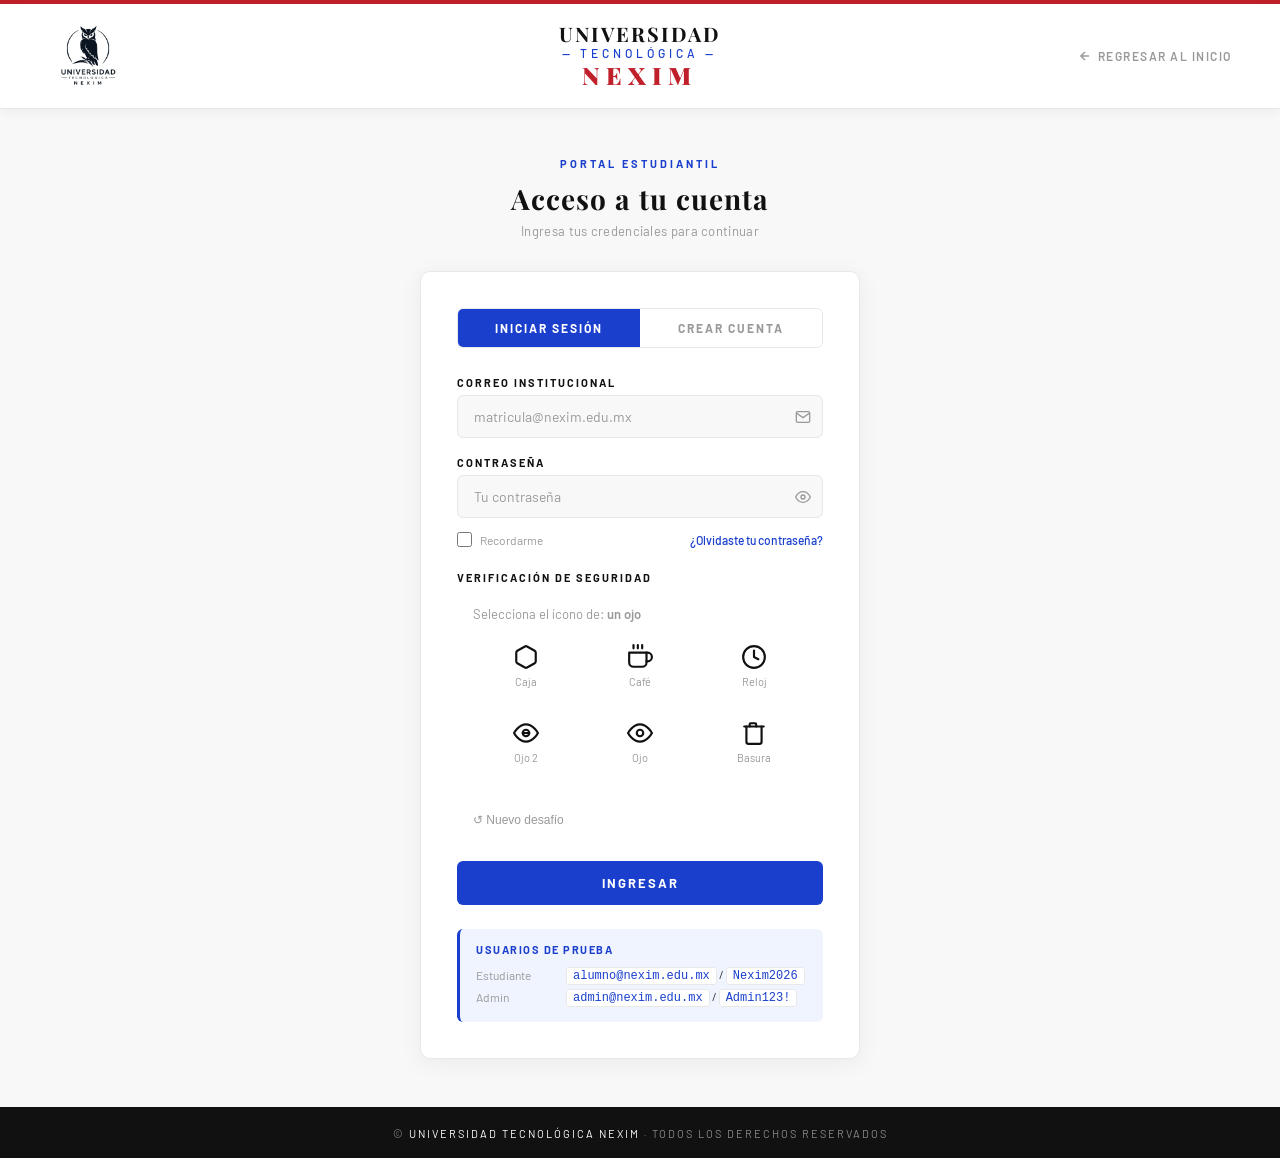
==== commit c311051b: "verificacion de humano captcha" ====
--- a/index.html
+++ b/index.html
@@ -89,6 +89,18 @@
           <a href="#" class="forgot-link">¿Olvidaste tu contraseña?</a>
         </div>
 
+        <!-- CAPTCHA LOGIN -->
+        <div class="form-group" id="captcha-login-wrap">
+          <label>Verificación de seguridad</label>
+          <div class="captcha-box" id="captcha-login">
+            <p class="cap-label">Selecciona el ícono de: <strong id="cap-target-login">—</strong></p>
+            <div class="cap-grid" id="cap-grid-login"></div>
+            <div class="cap-status" id="cap-status-login"></div>
+            <button type="button" class="cap-refresh" onclick="buildCaptcha('login')">↺ Nuevo desafío</button>
+          </div>
+          <span class="field-msg" id="captcha-login-msg"></span>
+        </div>
+
         <button class="btn-login" id="btn-ingresar" onclick="doLogin()">Ingresar</button>
 
         <div class="demo-hint">
@@ -168,6 +180,18 @@
           <span class="field-msg" id="reg-pass2-msg"></span>
         </div>
 
+        <!-- CAPTCHA REGISTRO -->
+        <div class="form-group" id="captcha-reg-wrap">
+          <label>Verificación de seguridad</label>
+          <div class="captcha-box" id="captcha-reg">
+            <p class="cap-label">Selecciona el ícono de: <strong id="cap-target-reg">—</strong></p>
+            <div class="cap-grid" id="cap-grid-reg"></div>
+            <div class="cap-status" id="cap-status-reg"></div>
+            <button type="button" class="cap-refresh" onclick="buildCaptcha('reg')">↺ Nuevo desafío</button>
+          </div>
+          <span class="field-msg" id="captcha-reg-msg"></span>
+        </div>
+
         <button class="btn-login" id="btn-registrar" onclick="doRegistro()">Crear Cuenta</button>
 
       </div>
@@ -180,13 +204,12 @@
 </footer>
 
 <script>
-// ── USUARIOS BASE (simulación) ──
+// ── USUARIOS BASE ──
 const USERS_KEY = 'nexim_users';
 
 function getUsers() {
   const raw = localStorage.getItem(USERS_KEY);
   if (raw) return JSON.parse(raw);
-  // Usuarios precargados
   const defaults = [
     { email: 'alumno@nexim.edu.mx', password: 'Nexim2026', nombre: 'Estudiante Nexim', rol: 'alumno' },
     { email: 'admin@nexim.edu.mx',  password: 'Admin123!',  nombre: 'Administrador',    rol: 'admin'  }
@@ -197,6 +220,214 @@
 
 function saveUsers(users) {
   localStorage.setItem(USERS_KEY, JSON.stringify(users));
+}
+
+// ── CAPTCHA ──
+const CAPTCHA_CATEGORIES = [
+  { label: 'un candado', icons: [
+    { svg: `<path d="M5 11V7a7 7 0 0 1 14 0v4"/><rect x="3" y="11" width="18" height="11" rx="2"/>`, name: 'Candado' },
+    { svg: `<rect x="3" y="11" width="18" height="11" rx="2"/><path d="M7 11V7a5 5 0 0 1 9.9-1"/>`, name: 'Abierto' },
+    { svg: `<path d="M12 22s8-4 8-10V5l-8-3-8 3v7c0 6 8 10 8 10z"/>`, name: 'Escudo' }
+  ]},
+  { label: 'un avión', icons: [
+    { svg: `<path d="M5 12H3l-1-4 18 4-18 4 1-4h2"/><path d="M12 12V7l3 2"/>`, name: 'Avión' },
+    { svg: `<path d="M22 2L11 13"/><path d="M22 2L15 22l-4-9-9-4 20-7z"/>`, name: 'Avión 2' },
+    { svg: `<path d="M17.8 19.2L16 11l3.5-3.5C21 6 21 4 19 4s-2 1-3.5 2.5L8 10 .8 8.2c-.5-.2-.5-1 .1-1.2l18.4-6.5c.5-.2 1 .3.8.8l-6.5 18.4c-.2.6-1 .6-1.2.1z"/>`, name: 'Avión 3' }
+  ]},
+  { label: 'una casa', icons: [
+    { svg: `<path d="M3 9l9-7 9 7v11a2 2 0 0 1-2 2H5a2 2 0 0 1-2-2z"/><polyline points="9 22 9 12 15 12 15 22"/>`, name: 'Casa' },
+    { svg: `<path d="M2 20h20"/><path d="M5 20V8l7-5 7 5v12"/>`, name: 'Casa 2' },
+    { svg: `<path d="M3 9l9-7 9 7v11a2 2 0 0 1-2 2H5a2 2 0 0 1-2-2z"/><path d="M9 22V12h6v10"/>`, name: 'Casa 3' }
+  ]},
+  { label: 'un corazón', icons: [
+    { svg: `<path d="M20.84 4.61a5.5 5.5 0 0 0-7.78 0L12 5.67l-1.06-1.06a5.5 5.5 0 0 0-7.78 7.78l1.06 1.06L12 21.23l7.78-7.78 1.06-1.06a5.5 5.5 0 0 0 0-7.78z"/>`, name: 'Corazón' },
+    { svg: `<path d="M20.84 4.61a5.5 5.5 0 0 0-7.78 0L12 5.67l-1.06-1.06a5.5 5.5 0 0 0-7.78 7.78l1.06 1.06L12 21.23l7.78-7.78 1.06-1.06a5.5 5.5 0 0 0 0-7.78z"/><line x1="12" y1="9" x2="12" y2="13"/><line x1="10" y1="11" x2="14" y2="11"/>`, name: 'Corazón +' },
+    { svg: `<path d="M20.84 4.61a5.5 5.5 0 0 0-7.78 0L12 5.67l-1.06-1.06a5.5 5.5 0 0 0-7.78 7.78L12 21.23l9.78-9.78a5.5 5.5 0 0 0 .06-6.84z"/>`, name: 'Corazón 3' }
+  ]},
+  { label: 'una estrella', icons: [
+    { svg: `<polygon points="12 2 15.09 8.26 22 9.27 17 14.14 18.18 21.02 12 17.77 5.82 21.02 7 14.14 2 9.27 8.91 8.26 12 2"/>`, name: 'Estrella' },
+    { svg: `<polygon points="12 2 15.09 8.26 22 9.27 17 14.14 18.18 21.02 12 17.77 5.82 21.02 7 14.14 2 9.27 8.91 8.26 12 2"/><line x1="12" y1="2" x2="12" y2="6"/>`, name: 'Estrella 2' },
+    { svg: `<path d="M12 2l3.09 6.26L22 9.27l-5 4.87 1.18 6.88L12 17.77l-6.18 3.25L7 14.14 2 9.27l6.91-1.01L12 2z"/>`, name: 'Estrella 3' }
+  ]},
+  { label: 'un teléfono', icons: [
+    { svg: `<path d="M22 16.92v3a2 2 0 0 1-2.18 2 19.79 19.79 0 0 1-8.63-3.07A19.5 19.5 0 0 1 4.15 12 19.79 19.79 0 0 1 1.08 3.4 2 2 0 0 1 3.06 1h3a2 2 0 0 1 2 1.72c.127.96.361 1.903.7 2.81a2 2 0 0 1-.45 2.11L7.09 8.91a16 16 0 0 0 6 6l1.27-1.27a2 2 0 0 1 2.11-.45c.907.339 1.85.573 2.81.7A2 2 0 0 1 21 16z"/>`, name: 'Teléfono' },
+    { svg: `<path d="M22 16.92v3a2 2 0 0 1-2.18 2 19.79 19.79 0 0 1-8.63-3.07A19.5 19.5 0 0 1 4.15 12 19.79 19.79 0 0 1 1.08 3.4 2 2 0 0 1 3.06 1h3a2 2 0 0 1 2 1.72 12.84 12.84 0 0 0 .7 2.81 2 2 0 0 1-.45 2.11L7.09 8.91"/><line x1="1" y1="1" x2="23" y2="23"/>`, name: 'Sin señal' },
+    { svg: `<rect x="5" y="2" width="14" height="20" rx="2" ry="2"/><line x1="12" y1="18" x2="12.01" y2="18"/>`, name: 'Celular' }
+  ]},
+  { label: 'un ojo', icons: [
+    { svg: `<path d="M1 12s4-8 11-8 11 8 11 8-4 8-11 8-11-8-11-8z"/><circle cx="12" cy="12" r="3"/>`, name: 'Ojo' },
+    { svg: `<path d="M1 12s4-8 11-8 11 8 11 8-4 8-11 8-11-8-11-8z"/><circle cx="12" cy="12" r="3"/><line x1="9" y1="12" x2="15" y2="12"/>`, name: 'Ojo 2' },
+    { svg: `<path d="M2 12s3.636-7 10-7 10 7 10 7-3.636 7-10 7-10-7-10-7z"/><circle cx="12" cy="12" r="2.5"/>`, name: 'Ojo 3' }
+  ]},
+  { label: 'un libro', icons: [
+    { svg: `<path d="M2 3h6a4 4 0 0 1 4 4v14a3 3 0 0 0-3-3H2z"/><path d="M22 3h-6a4 4 0 0 0-4 4v14a3 3 0 0 1 3-3h7z"/>`, name: 'Libro' },
+    { svg: `<path d="M4 19.5A2.5 2.5 0 0 1 6.5 17H20"/><path d="M6.5 2H20v20H6.5A2.5 2.5 0 0 1 4 19.5v-15A2.5 2.5 0 0 1 6.5 2z"/>`, name: 'Libro 2' },
+    { svg: `<path d="M2 3h6a4 4 0 0 1 4 4v14a3 3 0 0 0-3-3H2z"/><path d="M22 3h-6a4 4 0 0 0-4 4v14a3 3 0 0 1 3-3h7z"/><line x1="12" y1="7" x2="12" y2="17"/>`, name: 'Libro 3' }
+  ]}
+];
+
+const DISTRACTORS = [
+  { svg: `<circle cx="12" cy="12" r="10"/><polyline points="12 6 12 12 16 14"/>`, name: 'Reloj' },
+  { svg: `<path d="M21 16V8a2 2 0 0 0-1-1.73l-7-4a2 2 0 0 0-2 0l-7 4A2 2 0 0 0 3 8v8a2 2 0 0 0 1 1.73l7 4a2 2 0 0 0 2 0l7-4A2 2 0 0 0 21 16z"/>`, name: 'Caja' },
+  { svg: `<path d="M17 21v-2a4 4 0 0 0-4-4H5a4 4 0 0 0-4 4v2"/><circle cx="9" cy="7" r="4"/><path d="M23 21v-2a4 4 0 0 0-3-3.87"/><path d="M16 3.13a4 4 0 0 1 0 7.75"/>`, name: 'Grupo' },
+  { svg: `<polyline points="22 12 18 12 15 21 9 3 6 12 2 12"/>`, name: 'Pulso' },
+  { svg: `<circle cx="11" cy="11" r="8"/><line x1="21" y1="21" x2="16.65" y2="16.65"/>`, name: 'Buscar' },
+  { svg: `<polyline points="3 6 5 6 21 6"/><path d="M19 6v14a2 2 0 0 1-2 2H7a2 2 0 0 1-2-2V6m3 0V4a1 1 0 0 1 1-1h4a1 1 0 0 1 1 1v2"/>`, name: 'Basura' },
+  { svg: `<rect x="3" y="3" width="18" height="18" rx="2" ry="2"/><circle cx="8.5" cy="8.5" r="1.5"/><polyline points="21 15 16 10 5 21"/>`, name: 'Imagen' },
+  { svg: `<line x1="22" y1="2" x2="11" y2="13"/><polygon points="22 2 15 22 11 13 2 9 22 2"/>`, name: 'Enviar' },
+  { svg: `<path d="M18 8h1a4 4 0 0 1 0 8h-1"/><path d="M2 8h16v9a4 4 0 0 1-4 4H6a4 4 0 0 1-4-4V8z"/><line x1="6" y1="1" x2="6" y2="4"/><line x1="10" y1="1" x2="10" y2="4"/><line x1="14" y1="1" x2="14" y2="4"/>`, name: 'Café' },
+  { svg: `<circle cx="12" cy="12" r="10"/><line x1="2" y1="12" x2="22" y2="12"/><path d="M12 2a15.3 15.3 0 0 1 4 10 15.3 15.3 0 0 1-4 10 15.3 15.3 0 0 1-4-10 15.3 15.3 0 0 1 4-10z"/>`, name: 'Web' }
+];
+
+const MAX_INTENTOS  = 3;
+const BLOQUEO_SEG   = 30;
+
+const captchaState = {
+  login: { selected: null, verified: false, intentos: 0, bloqueadoHasta: 0, timerInterval: null },
+  reg:   { selected: null, verified: false, intentos: 0, bloqueadoHasta: 0, timerInterval: null }
+};
+
+function shuffle(arr) { return arr.slice().sort(() => Math.random() - .5); }
+
+function setCaptchaBlocked(scope, blocked) {
+  const box        = document.getElementById('captcha-' + scope);
+  const refreshBtn = box.querySelector('.cap-refresh');
+  const grid       = document.getElementById('cap-grid-' + scope);
+  box.style.opacity       = blocked ? '0.5' : '1';
+  box.style.pointerEvents = blocked ? 'none' : '';
+  if (refreshBtn) refreshBtn.disabled = blocked;
+  grid.querySelectorAll('.cap-item').forEach(function(el) {
+    el.style.pointerEvents = blocked ? 'none' : '';
+  });
+  const btnId = scope === 'login' ? 'btn-ingresar' : 'btn-registrar';
+  document.getElementById(btnId).disabled = blocked;
+}
+
+function startCountdown(scope) {
+  const st       = captchaState[scope];
+  const statusEl = document.getElementById('cap-status-' + scope);
+
+  if (st.timerInterval) clearInterval(st.timerInterval);
+
+  st.timerInterval = setInterval(function() {
+    const remaining = Math.ceil((st.bloqueadoHasta - Date.now()) / 1000);
+    if (remaining <= 0) {
+      clearInterval(st.timerInterval);
+      st.timerInterval  = null;
+      st.intentos       = 0;
+      st.bloqueadoHasta = 0;
+      setCaptchaBlocked(scope, false);
+      buildCaptcha(scope);
+      statusEl.textContent = 'Puedes intentarlo de nuevo.';
+      statusEl.className   = 'cap-status ok';
+    } else {
+      statusEl.textContent = '⏳ Demasiados intentos. Espera ' + remaining + ' seg...';
+      statusEl.className   = 'cap-status err';
+    }
+  }, 500);
+}
+
+function buildCaptcha(scope) {
+  const st = captchaState[scope];
+  st.selected = null;
+  st.verified = false;
+
+  const statusEl = document.getElementById('cap-status-' + scope);
+  statusEl.textContent = '';
+  statusEl.className   = 'cap-status';
+
+  const msgEl = document.getElementById('captcha-' + scope + '-msg');
+  if (msgEl) { msgEl.textContent = ''; msgEl.classList.remove('visible'); }
+
+  const cat = CAPTCHA_CATEGORIES[Math.floor(Math.random() * CAPTCHA_CATEGORIES.length)];
+  document.getElementById('cap-target-' + scope).textContent = cat.label;
+
+  const correctPool = shuffle(cat.icons).slice(0, 2).map(function(i) { return Object.assign({}, i, { correct: true }); });
+  const wrongPool   = shuffle(DISTRACTORS).slice(0, 4).map(function(i) { return Object.assign({}, i, { correct: false }); });
+  const items       = shuffle(correctPool.concat(wrongPool));
+
+  const grid = document.getElementById('cap-grid-' + scope);
+  grid.innerHTML = '';
+
+  items.forEach(function(item) {
+    const el = document.createElement('div');
+    el.className = 'cap-item';
+    el.dataset.correct = item.correct ? 'true' : 'false';
+    el.innerHTML =
+      '<svg width="26" height="26" fill="none" stroke="currentColor" stroke-width="2" stroke-linecap="round" stroke-linejoin="round" viewBox="0 0 24 24">' +
+        item.svg +
+      '</svg>' +
+      '<span>' + item.name + '</span>';
+    el.addEventListener('click', function() {
+      if (st.verified || Date.now() < st.bloqueadoHasta) return;
+      grid.querySelectorAll('.cap-item').forEach(function(x) { x.classList.remove('selected'); });
+      el.classList.add('selected');
+      st.selected = el;
+    });
+    grid.appendChild(el);
+  });
+
+  // Mostrar intentos restantes si ya hubo algún fallo
+  if (st.intentos > 0 && Date.now() >= st.bloqueadoHasta) {
+    const restantes = MAX_INTENTOS - st.intentos;
+    statusEl.textContent = 'Intento fallido. Te quedan ' + restantes + ' intento' + (restantes === 1 ? '' : 's') + '.';
+    statusEl.className   = 'cap-status err';
+  }
+}
+
+function validateCaptcha(scope) {
+  const st       = captchaState[scope];
+  const statusEl = document.getElementById('cap-status-' + scope);
+  const msgEl    = document.getElementById('captcha-' + scope + '-msg');
+
+  // Verificar si está bloqueado
+  if (Date.now() < st.bloqueadoHasta) {
+    const remaining = Math.ceil((st.bloqueadoHasta - Date.now()) / 1000);
+    statusEl.textContent = '⏳ Bloqueado. Espera ' + remaining + ' seg...';
+    statusEl.className   = 'cap-status err';
+    return false;
+  }
+
+  if (!st.selected) {
+    statusEl.textContent = 'Selecciona un ícono primero.';
+    statusEl.className   = 'cap-status err';
+    if (msgEl) { msgEl.textContent = 'Completa la verificación.'; msgEl.classList.add('visible'); }
+    return false;
+  }
+
+  const isCorrect = st.selected.dataset.correct === 'true';
+
+  if (isCorrect) {
+    st.selected.classList.remove('selected');
+    st.selected.classList.add('correct');
+    statusEl.textContent = '✓ Verificación correcta.';
+    statusEl.className   = 'cap-status ok';
+    st.verified  = true;
+    st.intentos  = 0;
+    if (msgEl) { msgEl.textContent = ''; msgEl.classList.remove('visible'); }
+    return true;
+  } else {
+    st.intentos++;
+    st.selected.classList.remove('selected');
+    st.selected.classList.add('wrong');
+
+    if (st.intentos >= MAX_INTENTOS) {
+      // Activar bloqueo
+      st.bloqueadoHasta = Date.now() + BLOQUEO_SEG * 1000;
+      setCaptchaBlocked(scope, true);
+      statusEl.textContent = '⏳ Demasiados intentos. Espera ' + BLOQUEO_SEG + ' seg...';
+      statusEl.className   = 'cap-status err';
+      if (msgEl) { msgEl.textContent = 'CAPTCHA bloqueado temporalmente.'; msgEl.classList.add('visible'); }
+      startCountdown(scope);
+    } else {
+      const restantes = MAX_INTENTOS - st.intentos;
+      statusEl.textContent = 'Ícono incorrecto. Te quedan ' + restantes + ' intento' + (restantes === 1 ? '' : 's') + '.';
+      statusEl.className   = 'cap-status err';
+      if (msgEl) { msgEl.textContent = 'Verificación fallida.'; msgEl.classList.add('visible'); }
+      setTimeout(function() { buildCaptcha(scope); }, 1200);
+    }
+    return false;
+  }
 }
 
 // ── TABS ──
@@ -221,24 +452,23 @@
 
 // ── FORTALEZA DE CONTRASEÑA ──
 function checkStrength(val) {
-  const bar = document.getElementById('pass-strength');
+  const bar   = document.getElementById('pass-strength');
   const label = document.getElementById('strength-label');
-  const segs = [document.getElementById('seg1'), document.getElementById('seg2'),
-                document.getElementById('seg3'), document.getElementById('seg4')];
+  const segs  = ['seg1','seg2','seg3','seg4'].map(function(id) { return document.getElementById(id); });
 
   if (!val) { bar.classList.remove('visible'); return; }
   bar.classList.add('visible');
 
   let score = 0;
-  if (val.length >= 8) score++;
-  if (/[A-Z]/.test(val)) score++;
-  if (/[0-9]/.test(val)) score++;
+  if (val.length >= 8)           score++;
+  if (/[A-Z]/.test(val))         score++;
+  if (/[0-9]/.test(val))         score++;
   if (/[^A-Za-z0-9]/.test(val)) score++;
 
-  const colors = ['#ef4444', '#f97316', '#eab308', '#22c55e'];
-  const labels = ['Muy débil', 'Débil', 'Buena', 'Segura'];
-
-  segs.forEach((s, i) => {
+  const colors = ['#ef4444','#f97316','#eab308','#22c55e'];
+  const labels = ['Muy débil','Débil','Buena','Segura'];
+
+  segs.forEach(function(s, i) {
     s.style.background = i < score ? colors[score - 1] : 'var(--gray-light)';
   });
   label.textContent = labels[score - 1] || '—';
@@ -249,7 +479,7 @@
 function setField(inputId, msgId, state, msg) {
   const input = document.getElementById(inputId);
   const msgEl = document.getElementById(msgId);
-  input.classList.remove('error', 'ok');
+  input.classList.remove('error','ok');
   if (state) input.classList.add(state);
   msgEl.textContent = msg || '';
   msgEl.classList.toggle('visible', !!msg);
@@ -258,8 +488,7 @@
 
 function showAlert(alertId, msgId, msg, type) {
   const alert = document.getElementById(alertId);
-  const msgEl = document.getElementById(msgId);
-  msgEl.textContent = msg;
+  document.getElementById(msgId).textContent = msg;
   alert.className = 'login-alert visible ' + type;
 }
 
@@ -288,30 +517,32 @@
   const emailErr = validateLoginEmail(email);
   const passErr  = validateLoginPass(pass);
 
-  setField('login-email', 'login-email-msg', emailErr ? 'error' : 'ok', emailErr);
-  setField('login-pass',  'login-pass-msg',  passErr  ? 'error' : 'ok', passErr);
+  setField('login-email','login-email-msg', emailErr ? 'error' : 'ok', emailErr);
+  setField('login-pass', 'login-pass-msg',  passErr  ? 'error' : 'ok', passErr);
 
   if (emailErr || passErr) return;
 
+  if (!validateCaptcha('login')) return;
+
   const users = getUsers();
-  const user = users.find(u => u.email === email && u.password === pass);
+  const user  = users.find(function(u) { return u.email === email && u.password === pass; });
 
   if (!user) {
-    showAlert('login-alert', 'login-alert-msg', 'Correo o contraseña incorrectos. Verifica tus datos.', 'error');
-    setField('login-email', 'login-email-msg', 'error', '');
-    setField('login-pass',  'login-pass-msg',  'error', '');
+    showAlert('login-alert','login-alert-msg','Correo o contraseña incorrectos. Verifica tus datos.','error');
+    setField('login-email','login-email-msg','error','');
+    setField('login-pass', 'login-pass-msg', 'error','');
+    buildCaptcha('login');
     return;
   }
 
-  // Guardar sesión
   const session = { email: user.email, nombre: user.nombre, rol: user.rol, ts: Date.now() };
   const remember = document.getElementById('remember').checked;
   (remember ? localStorage : sessionStorage).setItem('nexim_session', JSON.stringify(session));
 
-  showAlert('login-alert', 'login-alert-msg', `¡Bienvenido, ${user.nombre}! Redirigiendo...`, 'success');
+  showAlert('login-alert','login-alert-msg','¡Bienvenido, ' + user.nombre + '! Redirigiendo...','success');
   document.getElementById('btn-ingresar').disabled = true;
 
-  setTimeout(() => { window.location.href = 'index.html'; }, 1800);
+  setTimeout(function() { window.location.href = 'home.html'; }, 1800);
 }
 
 // ── VALIDACIONES REGISTRO ──
@@ -324,8 +555,7 @@
 function validateRegEmail(val) {
   if (!val) return 'El correo es obligatorio.';
   if (!/^[^\s@]+@[^\s@]+\.[^\s@]+$/.test(val)) return 'Ingresa un correo válido.';
-  const users = getUsers();
-  if (users.find(u => u.email === val)) return 'Este correo ya está registrado.';
+  if (getUsers().find(function(u) { return u.email === val; })) return 'Este correo ya está registrado.';
   return null;
 }
 function validateRegPass(val) {
@@ -354,58 +584,65 @@
   const passErr   = validateRegPass(pass);
   const pass2Err  = validatePass2(pass2, pass);
 
-  setField('reg-nombre', 'reg-nombre-msg', nombreErr ? 'error' : 'ok', nombreErr);
-  setField('reg-email',  'reg-email-msg',  emailErr  ? 'error' : 'ok', emailErr);
-  setField('reg-pass',   'reg-pass-msg',   passErr   ? 'error' : 'ok', passErr);
-  setField('reg-pass2',  'reg-pass2-msg',  pass2Err  ? 'error' : 'ok', pass2Err);
+  setField('reg-nombre','reg-nombre-msg', nombreErr ? 'error' : 'ok', nombreErr);
+  setField('reg-email', 'reg-email-msg',  emailErr  ? 'error' : 'ok', emailErr);
+  setField('reg-pass',  'reg-pass-msg',   passErr   ? 'error' : 'ok', passErr);
+  setField('reg-pass2', 'reg-pass2-msg',  pass2Err  ? 'error' : 'ok', pass2Err);
 
   if (nombreErr || emailErr || passErr || pass2Err) return;
 
+  if (!validateCaptcha('reg')) return;
+
   const users = getUsers();
-  users.push({ email, password: pass, nombre, rol: 'alumno' });
+  users.push({ email: email, password: pass, nombre: nombre, rol: 'alumno' });
   saveUsers(users);
 
-  showAlert('reg-alert', 'reg-alert-msg', '¡Cuenta creada exitosamente! Ahora puedes iniciar sesión.', 'success');
+  showAlert('reg-alert','reg-alert-msg','¡Cuenta creada exitosamente! Ahora puedes iniciar sesión.','success');
   document.getElementById('btn-registrar').disabled = true;
 
-  setTimeout(() => {
+  setTimeout(function() {
     switchTab('login');
     document.getElementById('login-email').value = email;
     document.getElementById('btn-registrar').disabled = false;
+    buildCaptcha('login');
   }, 2000);
 }
 
 // ── VALIDACIÓN EN TIEMPO REAL ──
 document.getElementById('login-email').addEventListener('blur', function() {
   const err = validateLoginEmail(this.value.trim());
-  setField('login-email', 'login-email-msg', err ? 'error' : 'ok', err);
+  setField('login-email','login-email-msg', err ? 'error' : 'ok', err);
 });
 document.getElementById('login-pass').addEventListener('blur', function() {
   const err = validateLoginPass(this.value);
-  setField('login-pass', 'login-pass-msg', err ? 'error' : 'ok', err);
+  setField('login-pass','login-pass-msg', err ? 'error' : 'ok', err);
 });
 document.getElementById('reg-nombre').addEventListener('blur', function() {
   const err = validateNombre(this.value.trim());
-  setField('reg-nombre', 'reg-nombre-msg', err ? 'error' : 'ok', err);
+  setField('reg-nombre','reg-nombre-msg', err ? 'error' : 'ok', err);
 });
 document.getElementById('reg-email').addEventListener('blur', function() {
   const err = validateRegEmail(this.value.trim());
-  setField('reg-email', 'reg-email-msg', err ? 'error' : 'ok', err);
+  setField('reg-email','reg-email-msg', err ? 'error' : 'ok', err);
 });
 document.getElementById('reg-pass').addEventListener('blur', function() {
   const err = validateRegPass(this.value);
-  setField('reg-pass', 'reg-pass-msg', err ? 'error' : 'ok', err);
+  setField('reg-pass','reg-pass-msg', err ? 'error' : 'ok', err);
 });
 document.getElementById('reg-pass2').addEventListener('blur', function() {
   const pass = document.getElementById('reg-pass').value;
-  const err = validatePass2(this.value, pass);
-  setField('reg-pass2', 'reg-pass2-msg', err ? 'error' : 'ok', err);
+  const err  = validatePass2(this.value, pass);
+  setField('reg-pass2','reg-pass2-msg', err ? 'error' : 'ok', err);
 });
 
 // Enter para hacer login
 document.getElementById('login-pass').addEventListener('keydown', function(e) {
   if (e.key === 'Enter') doLogin();
 });
+
+// ── INICIALIZAR CAPTCHAS ──
+buildCaptcha('login');
+buildCaptcha('reg');
 </script>
 
 </body>
--- a/login.css
+++ b/login.css
@@ -355,4 +355,46 @@
   letter-spacing: 2px;
   text-transform: uppercase;
 }
-footer span { color: white; }+footer span { color: white; }
+
+/* ── CAPTCHA ── */
+.captcha-box {
+  border: 0.5px solid var(--border);
+  border-radius: 10px;
+  padding: 1rem;
+  background: var(--surface);
+}
+.cap-label { font-size: 13px; color: var(--gray); margin: 0 0 10px; }
+.cap-label strong { color: var(--text); font-weight: 600; }
+.cap-grid {
+  display: grid;
+  grid-template-columns: repeat(3, 1fr);
+  gap: 8px;
+  margin-bottom: 10px;
+}
+.cap-item {
+  border: 1.5px solid var(--border);
+  border-radius: 8px;
+  padding: 12px 6px;
+  display: flex;
+  flex-direction: column;
+  align-items: center;
+  gap: 5px;
+  cursor: pointer;
+  background: var(--bg);
+  transition: border-color .15s, background .15s;
+}
+.cap-item:hover { border-color: var(--primary); }
+.cap-item.selected { border-color: var(--primary); background: #f0f0ff; }
+.cap-item.correct  { border-color: #22c55e; background: #f0fdf4; }
+.cap-item.wrong    { border-color: #ef4444; background: #fef2f2; }
+.cap-item svg { width: 26px; height: 26px; stroke: currentColor; }
+.cap-item span { font-size: 11px; color: var(--gray); text-align: center; }
+.cap-status { font-size: 12px; min-height: 16px; margin-bottom: 6px; }
+.cap-status.ok  { color: #16a34a; }
+.cap-status.err { color: #dc2626; }
+.cap-refresh {
+  background: none; border: none; cursor: pointer;
+  font-size: 12px; color: var(--gray); padding: 0;
+}
+.cap-refresh:hover { color: var(--text); }
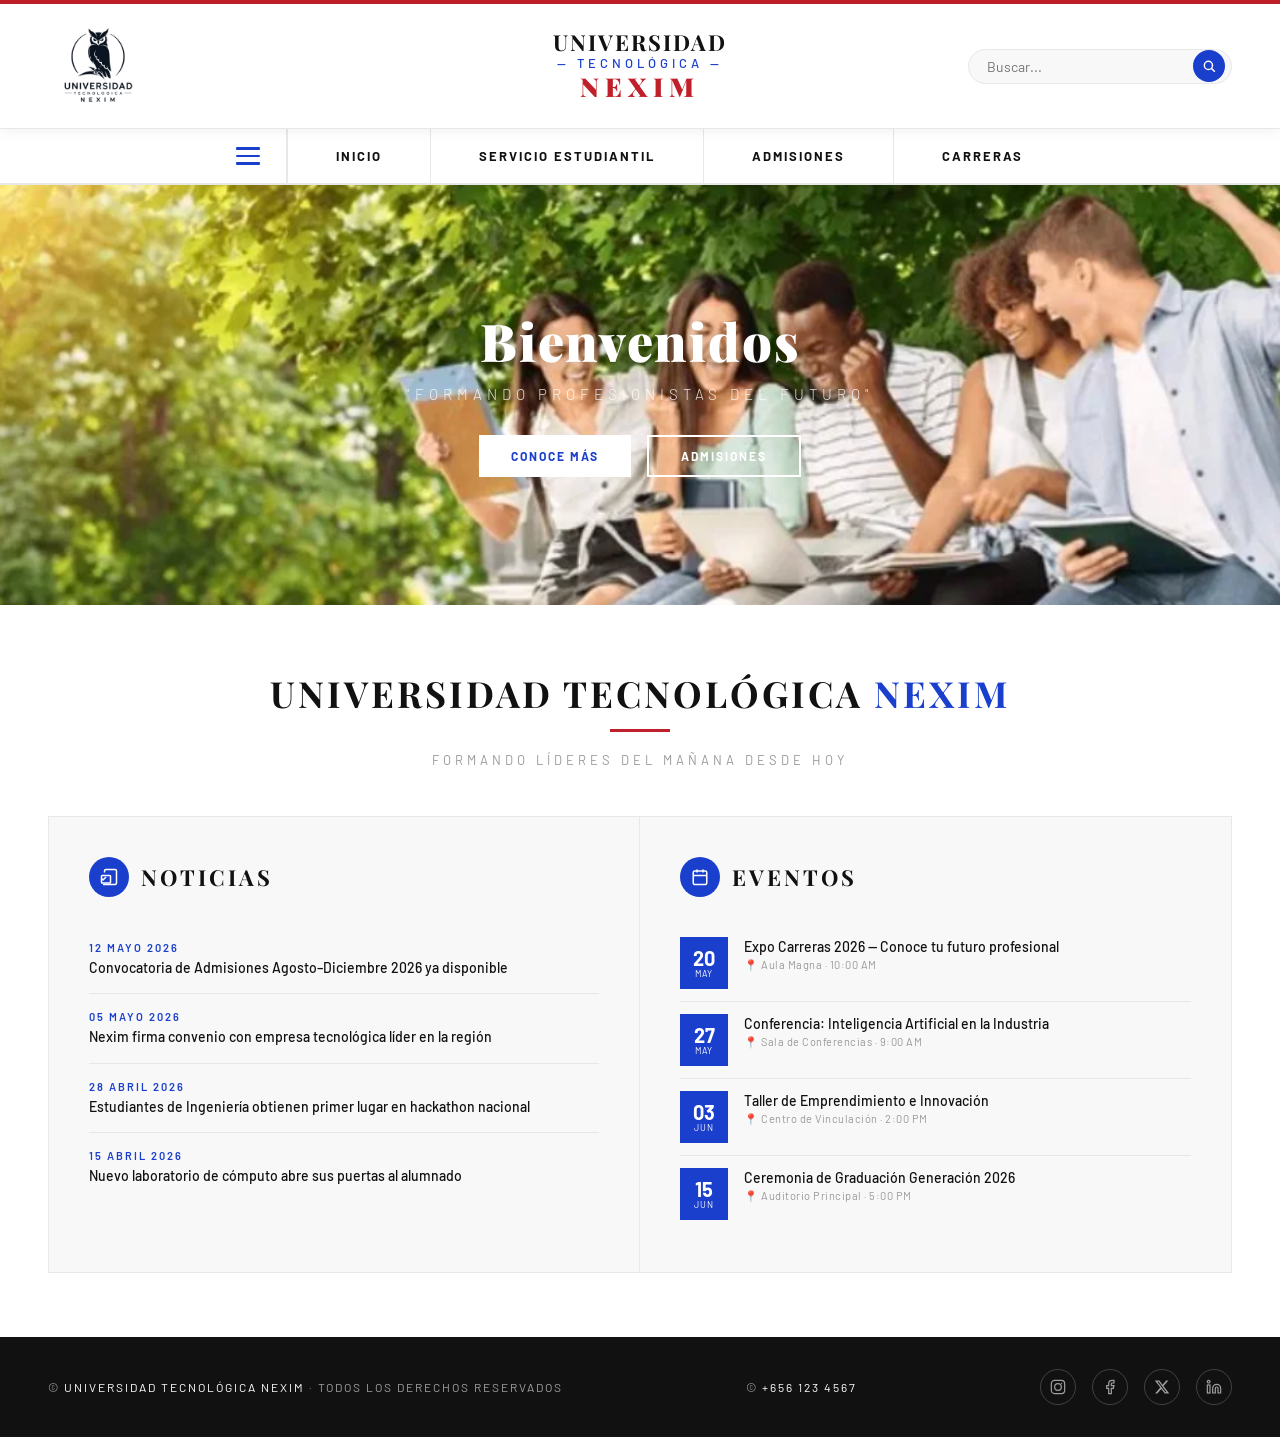
==== commit 7e9d5576: "Portal estudiantil: login, portal y menú actualizado" ====
--- a/index.html
+++ b/index.html
@@ -3,14 +3,15 @@
 <head>
 <meta charset="UTF-8">
 <meta name="viewport" content="width=device-width, initial-scale=1.0">
-<title>Iniciar Sesión — Universidad Tecnológica Nexim</title>
+<title>Universidad Tecnológica Nexim</title>
 <link href="https://fonts.googleapis.com/css2?family=Playfair+Display:wght@700;900&family=Barlow:wght@300;400;500;600;700&display=swap" rel="stylesheet">
-<link rel="stylesheet" href="login.css">
+<link rel="stylesheet" href="style.css">
 </head>
 <body>
 
 <div class="top-bar"></div>
 
+<!-- HEADER -->
 <header>
   <a class="logo-area" href="index.html">
     <img class="logo-img" src="img/logo v2.png" alt="Logo Universidad Tecnológica Nexim">
@@ -20,629 +21,224 @@
     <span class="tecnologica">— Tecnológica —</span>
     <span class="nexim">Nexim</span>
   </div>
-  <div class="header-back">
-    <a href="index.html">
+  <div class="search-box">
+    <input type="text" placeholder="Buscar...">
+    <button>
       <svg width="14" height="14" fill="none" stroke="currentColor" stroke-width="2.5" viewBox="0 0 24 24">
-        <line x1="19" y1="12" x2="5" y2="12"/>
-        <polyline points="12 19 5 12 12 5"/>
-      </svg>
-      Regresar al inicio
-    </a>
+        <circle cx="11" cy="11" r="7"/><line x1="16.5" y1="16.5" x2="22" y2="22"/>
+      </svg>
+    </button>
   </div>
 </header>
 
-<main>
-  <div class="login-wrapper">
-
-    <p class="login-eyebrow">Portal Estudiantil</p>
-    <h1 class="login-title">Acceso a tu cuenta</h1>
-    <p class="login-sub">Ingresa tus credenciales para continuar</p>
-
-    <div class="login-card">
-
-      <!-- Tabs -->
-      <div class="login-tabs">
-        <button class="tab-btn active" id="tab-login" onclick="switchTab('login')">Iniciar Sesión</button>
-        <button class="tab-btn" id="tab-registro" onclick="switchTab('registro')">Crear Cuenta</button>
-      </div>
-
-      <!-- ── SECCIÓN LOGIN ── -->
-      <div class="form-section active" id="sec-login">
-
-        <div class="login-alert" id="login-alert">
-          <svg width="16" height="16" fill="none" stroke="currentColor" stroke-width="2" viewBox="0 0 24 24">
-            <circle cx="12" cy="12" r="10"/><line x1="12" y1="8" x2="12" y2="12"/><line x1="12" y1="16" x2="12.01" y2="16"/>
-          </svg>
-          <span id="login-alert-msg"></span>
-        </div>
-
-        <div class="form-group">
-          <label for="login-email">Correo institucional</label>
-          <div class="input-wrap">
-            <input type="email" id="login-email" placeholder="matricula@nexim.edu.mx" autocomplete="email">
-            <svg class="input-icon" width="16" height="16" fill="none" stroke="currentColor" stroke-width="2" viewBox="0 0 24 24">
-              <path d="M4 4h16c1.1 0 2 .9 2 2v12c0 1.1-.9 2-2 2H4c-1.1 0-2-.9-2-2V6c0-1.1.9-2 2-2z"/>
-              <polyline points="22,6 12,13 2,6"/>
+<!-- NAV -->
+<nav>
+  <ul>
+    <li id="hb-wrap">
+      <button class="hamburger-btn" id="hb-btn">
+        <span></span><span></span><span></span>
+      </button>
+      <ul class="submenu" id="se-submenu">
+        <li>
+          <a href="noticias.html">
+            <svg width="15" height="15" fill="none" stroke="currentColor" stroke-width="2" viewBox="0 0 24 24">
+              <path d="M4 22h16a2 2 0 0 0 2-2V4a2 2 0 0 0-2-2H8a2 2 0 0 0-2 2v2"/>
+              <rect x="2" y="10" width="12" height="10" rx="1"/>
+              <path d="M2 14l2 2 4-4"/>
             </svg>
-          </div>
-          <span class="field-msg" id="login-email-msg"></span>
-        </div>
-
-        <div class="form-group">
-          <label for="login-pass">Contraseña</label>
-          <div class="input-wrap">
-            <input type="password" id="login-pass" placeholder="Tu contraseña" autocomplete="current-password">
-            <button class="toggle-pass" type="button" onclick="togglePass('login-pass', this)" tabindex="-1">
-              <svg width="16" height="16" fill="none" stroke="currentColor" stroke-width="2" viewBox="0 0 24 24">
-                <path d="M1 12s4-8 11-8 11 8 11 8-4 8-11 8-11-8-11-8z"/><circle cx="12" cy="12" r="3"/>
-              </svg>
-            </button>
-          </div>
-          <span class="field-msg" id="login-pass-msg"></span>
-        </div>
-
-        <div class="form-extras">
-          <label class="remember-wrap">
-            <input type="checkbox" id="remember">
-            <span>Recordarme</span>
-          </label>
-          <a href="#" class="forgot-link">¿Olvidaste tu contraseña?</a>
-        </div>
-
-        <!-- CAPTCHA LOGIN -->
-        <div class="form-group" id="captcha-login-wrap">
-          <label>Verificación de seguridad</label>
-          <div class="captcha-box" id="captcha-login">
-            <p class="cap-label">Selecciona el ícono de: <strong id="cap-target-login">—</strong></p>
-            <div class="cap-grid" id="cap-grid-login"></div>
-            <div class="cap-status" id="cap-status-login"></div>
-            <button type="button" class="cap-refresh" onclick="buildCaptcha('login')">↺ Nuevo desafío</button>
-          </div>
-          <span class="field-msg" id="captcha-login-msg"></span>
-        </div>
-
-        <button class="btn-login" id="btn-ingresar" onclick="doLogin()">Ingresar</button>
-
-        <div class="demo-hint">
-          <p>Usuarios de prueba</p>
-          <table>
-            <tr><td>Estudiante</td><td><code>alumno@nexim.edu.mx</code> / <code>Nexim2026</code></td></tr>
-            <tr><td>Admin</td><td><code>admin@nexim.edu.mx</code> / <code>Admin123!</code></td></tr>
-          </table>
-        </div>
-
-      </div>
-
-      <!-- ── SECCIÓN REGISTRO ── -->
-      <div class="form-section" id="sec-registro">
-
-        <div class="login-alert" id="reg-alert">
-          <svg width="16" height="16" fill="none" stroke="currentColor" stroke-width="2" viewBox="0 0 24 24">
-            <circle cx="12" cy="12" r="10"/><line x1="12" y1="8" x2="12" y2="12"/><line x1="12" y1="16" x2="12.01" y2="16"/>
-          </svg>
-          <span id="reg-alert-msg"></span>
-        </div>
-
-        <div class="form-group">
-          <label for="reg-nombre">Nombre completo</label>
-          <div class="input-wrap">
-            <input type="text" id="reg-nombre" placeholder="Tu nombre completo">
-            <svg class="input-icon" width="16" height="16" fill="none" stroke="currentColor" stroke-width="2" viewBox="0 0 24 24">
-              <path d="M20 21v-2a4 4 0 0 0-4-4H8a4 4 0 0 0-4 4v2"/><circle cx="12" cy="7" r="4"/>
+            Noticias
+          </a>
+        </li>
+        <li>
+          <a href="eventos.html">
+            <svg width="15" height="15" fill="none" stroke="currentColor" stroke-width="2" viewBox="0 0 24 24">
+              <rect x="3" y="4" width="18" height="18" rx="2" ry="2"/>
+              <line x1="16" y1="2" x2="16" y2="6"/>
+              <line x1="8" y1="2" x2="8" y2="6"/>
+              <line x1="3" y1="10" x2="21" y2="10"/>
             </svg>
-          </div>
-          <span class="field-msg" id="reg-nombre-msg"></span>
-        </div>
-
-        <div class="form-group">
-          <label for="reg-email">Correo electrónico</label>
-          <div class="input-wrap">
-            <input type="email" id="reg-email" placeholder="correo@ejemplo.com">
-            <svg class="input-icon" width="16" height="16" fill="none" stroke="currentColor" stroke-width="2" viewBox="0 0 24 24">
-              <path d="M4 4h16c1.1 0 2 .9 2 2v12c0 1.1-.9 2-2 2H4c-1.1 0-2-.9-2-2V6c0-1.1.9-2 2-2z"/>
-              <polyline points="22,6 12,13 2,6"/>
+            Eventos
+          </a>
+        </li>
+        <!-- ── NUEVO: PORTAL ESTUDIANTIL ── -->
+        <li class="submenu-divider"></li>
+        <li>
+          <a href="login.html" class="submenu-portal">
+            <svg width="15" height="15" fill="none" stroke="currentColor" stroke-width="2" viewBox="0 0 24 24">
+              <path d="M20 21v-2a4 4 0 0 0-4-4H8a4 4 0 0 0-4 4v2"/>
+              <circle cx="12" cy="7" r="4"/>
             </svg>
-          </div>
-          <span class="field-msg" id="reg-email-msg"></span>
-        </div>
-
-        <div class="form-group">
-          <label for="reg-pass">Contraseña</label>
-          <div class="input-wrap">
-            <input type="password" id="reg-pass" placeholder="Mín. 8 caracteres" oninput="checkStrength(this.value)">
-            <button class="toggle-pass" type="button" onclick="togglePass('reg-pass', this)" tabindex="-1">
-              <svg width="16" height="16" fill="none" stroke="currentColor" stroke-width="2" viewBox="0 0 24 24">
-                <path d="M1 12s4-8 11-8 11 8 11 8-4 8-11 8-11-8-11-8z"/><circle cx="12" cy="12" r="3"/>
-              </svg>
-            </button>
-          </div>
-          <div class="pass-strength" id="pass-strength">
-            <div class="strength-bar">
-              <div class="strength-seg" id="seg1"></div>
-              <div class="strength-seg" id="seg2"></div>
-              <div class="strength-seg" id="seg3"></div>
-              <div class="strength-seg" id="seg4"></div>
-            </div>
-            <span class="strength-label" id="strength-label">—</span>
-          </div>
-          <span class="field-msg" id="reg-pass-msg"></span>
-        </div>
-
-        <div class="form-group">
-          <label for="reg-pass2">Confirmar contraseña</label>
-          <div class="input-wrap">
-            <input type="password" id="reg-pass2" placeholder="Repite tu contraseña">
-            <svg class="input-icon" width="16" height="16" fill="none" stroke="currentColor" stroke-width="2" viewBox="0 0 24 24">
-              <rect x="3" y="11" width="18" height="11" rx="2" ry="2"/>
-              <path d="M7 11V7a5 5 0 0 1 10 0v4"/>
-            </svg>
-          </div>
-          <span class="field-msg" id="reg-pass2-msg"></span>
-        </div>
-
-        <!-- CAPTCHA REGISTRO -->
-        <div class="form-group" id="captcha-reg-wrap">
-          <label>Verificación de seguridad</label>
-          <div class="captcha-box" id="captcha-reg">
-            <p class="cap-label">Selecciona el ícono de: <strong id="cap-target-reg">—</strong></p>
-            <div class="cap-grid" id="cap-grid-reg"></div>
-            <div class="cap-status" id="cap-status-reg"></div>
-            <button type="button" class="cap-refresh" onclick="buildCaptcha('reg')">↺ Nuevo desafío</button>
-          </div>
-          <span class="field-msg" id="captcha-reg-msg"></span>
-        </div>
-
-        <button class="btn-login" id="btn-registrar" onclick="doRegistro()">Crear Cuenta</button>
-
-      </div>
-    </div>
-  </div>
-</main>
-
+            Portal Estudiantil
+          </a>
+        </li>
+      </ul>
+    </li>
+    <li><a href="index.html">Inicio</a></li>
+    <li><a href="estudiantil.html">Servicio Estudiantil</a></li>
+    <li><a href="admisiones.html">Admisiones</a></li>
+    <li><a href="carreras.html">Carreras</a></li>
+  </ul>
+</nav>
+
+<!-- HERO -->
+<section class="hero">
+  <div class="hero-pattern"></div>
+  <div class="hero-content">
+    <h1>Bienvenidos</h1>
+    <p>"Formando Profesionistas del Futuro"</p>
+    <div class="hero-cta">
+      <a href="carreras.html" class="btn-primary">Conoce más</a>
+      <a href="admisiones.html" class="btn-outline">Admisiones</a>
+    </div>
+  </div>
+</section>
+
+<!-- WELCOME -->
+<section class="welcome">
+  <h2>Universidad Tecnológica <span>Nexim</span></h2>
+  <div class="divider"></div>
+  <p>Formando líderes del mañana desde hoy</p>
+</section>
+
+<!-- NEWS & EVENTS -->
+<section class="news-events">
+  <div class="news-panel">
+    <div class="panel-header">
+      <div class="panel-icon">
+        <svg width="18" height="18" fill="none" stroke="currentColor" stroke-width="2" viewBox="0 0 24 24">
+          <path d="M4 22h16a2 2 0 0 0 2-2V4a2 2 0 0 0-2-2H8a2 2 0 0 0-2 2v2"/>
+          <path d="M2 14l2 2 4-4"/><rect x="2" y="10" width="12" height="10" rx="1"/>
+        </svg>
+      </div>
+      <h3>Noticias</h3>
+    </div>
+    <div class="news-item">
+      <div class="date">12 Mayo 2026</div>
+      <div class="title">Convocatoria de Admisiones Agosto–Diciembre 2026 ya disponible</div>
+    </div>
+    <div class="news-item">
+      <div class="date">05 Mayo 2026</div>
+      <div class="title">Nexim firma convenio con empresa tecnológica líder en la región</div>
+    </div>
+    <div class="news-item">
+      <div class="date">28 Abril 2026</div>
+      <div class="title">Estudiantes de Ingeniería obtienen primer lugar en hackathon nacional</div>
+    </div>
+    <div class="news-item">
+      <div class="date">15 Abril 2026</div>
+      <div class="title">Nuevo laboratorio de cómputo abre sus puertas al alumnado</div>
+    </div>
+  </div>
+
+  <div class="events-panel">
+    <div class="panel-header">
+      <div class="panel-icon">
+        <svg width="18" height="18" fill="none" stroke="currentColor" stroke-width="2" viewBox="0 0 24 24">
+          <rect x="3" y="4" width="18" height="18" rx="2" ry="2"/>
+          <line x1="16" y1="2" x2="16" y2="6"/>
+          <line x1="8" y1="2" x2="8" y2="6"/>
+          <line x1="3" y1="10" x2="21" y2="10"/>
+        </svg>
+      </div>
+      <h3>Eventos</h3>
+    </div>
+    <div class="event-item">
+      <div class="event-date-box"><span class="day">20</span><span class="month">May</span></div>
+      <div class="event-info">
+        <div class="title">Expo Carreras 2026 — Conoce tu futuro profesional</div>
+        <div class="place">📍 Aula Magna · 10:00 AM</div>
+      </div>
+    </div>
+    <div class="event-item">
+      <div class="event-date-box"><span class="day">27</span><span class="month">May</span></div>
+      <div class="event-info">
+        <div class="title">Conferencia: Inteligencia Artificial en la Industria</div>
+        <div class="place">📍 Sala de Conferencias · 9:00 AM</div>
+      </div>
+    </div>
+    <div class="event-item">
+      <div class="event-date-box"><span class="day">03</span><span class="month">Jun</span></div>
+      <div class="event-info">
+        <div class="title">Taller de Emprendimiento e Innovación</div>
+        <div class="place">📍 Centro de Vinculación · 2:00 PM</div>
+      </div>
+    </div>
+    <div class="event-item">
+      <div class="event-date-box"><span class="day">15</span><span class="month">Jun</span></div>
+      <div class="event-info">
+        <div class="title">Ceremonia de Graduación Generación 2026</div>
+        <div class="place">📍 Auditorio Principal · 5:00 PM</div>
+      </div>
+    </div>
+  </div>
+</section>
+
+<!-- FOOTER -->
 <footer>
-  © <span>Universidad Tecnológica Nexim</span> · Todos los derechos reservados
+  <div class="copy">© <span>Universidad Tecnológica Nexim</span> · Todos los derechos reservados</div>
+  <div class="copy">© <span>+656 123 4567</span></div>
+  <div class="social-links">
+    <a href="#" title="Instagram">
+      <svg width="16" height="16" fill="none" stroke="currentColor" stroke-width="1.8" viewBox="0 0 24 24">
+        <rect x="2" y="2" width="20" height="20" rx="5" ry="5"/>
+        <circle cx="12" cy="12" r="5"/>
+        <circle cx="17.5" cy="6.5" r="1" fill="currentColor" stroke="none"/>
+      </svg>
+    </a>
+    <a href="#" title="Facebook">
+      <svg width="16" height="16" fill="none" stroke="currentColor" stroke-width="1.8" viewBox="0 0 24 24">
+        <path d="M18 2h-3a5 5 0 0 0-5 5v3H7v4h3v8h4v-8h3l1-4h-4V7a1 1 0 0 1 1-1h3z"/>
+      </svg>
+    </a>
+    <a href="#" title="Twitter">
+      <svg width="16" height="16" fill="currentColor" viewBox="0 0 24 24">
+        <path d="M18.244 2.25h3.308l-7.227 8.26 8.502 11.24H16.17l-5.214-6.817L4.99 21.75H1.68l7.73-8.835L1.254 2.25H8.08l4.713 6.231zm-1.161 17.52h1.833L7.084 4.126H5.117z"/>
+      </svg>
+    </a>
+    <a href="#" title="LinkedIn">
+      <svg width="16" height="16" fill="none" stroke="currentColor" stroke-width="1.8" viewBox="0 0 24 24">
+        <path d="M16 8a6 6 0 0 1 6 6v7h-4v-7a2 2 0 0 0-2-2 2 2 0 0 0-2 2v7h-4v-7a6 6 0 0 1 6-6z"/>
+        <rect x="2" y="9" width="4" height="12"/>
+        <circle cx="4" cy="4" r="2"/>
+      </svg>
+    </a>
+  </div>
 </footer>
 
+<style>
+/* ── SEPARADOR Y ESTILO PORTAL EN SUBMENÚ ── */
+.submenu-divider {
+  height: 1px;
+  background: #e5e7eb;
+  margin: 6px 12px;
+  list-style: none;
+}
+.submenu-portal {
+  color: #1a2744 !important;
+  font-weight: 600 !important;
+}
+.submenu-portal svg {
+  stroke: #2563eb;
+}
+</style>
+
 <script>
-// ── USUARIOS BASE ──
-const USERS_KEY = 'nexim_users';
-
-function getUsers() {
-  const raw = localStorage.getItem(USERS_KEY);
-  if (raw) return JSON.parse(raw);
-  const defaults = [
-    { email: 'alumno@nexim.edu.mx', password: 'Nexim2026', nombre: 'Estudiante Nexim', rol: 'alumno' },
-    { email: 'admin@nexim.edu.mx',  password: 'Admin123!',  nombre: 'Administrador',    rol: 'admin'  }
-  ];
-  localStorage.setItem(USERS_KEY, JSON.stringify(defaults));
-  return defaults;
-}
-
-function saveUsers(users) {
-  localStorage.setItem(USERS_KEY, JSON.stringify(users));
-}
-
-// ── CAPTCHA ──
-const CAPTCHA_CATEGORIES = [
-  { label: 'un candado', icons: [
-    { svg: `<path d="M5 11V7a7 7 0 0 1 14 0v4"/><rect x="3" y="11" width="18" height="11" rx="2"/>`, name: 'Candado' },
-    { svg: `<rect x="3" y="11" width="18" height="11" rx="2"/><path d="M7 11V7a5 5 0 0 1 9.9-1"/>`, name: 'Abierto' },
-    { svg: `<path d="M12 22s8-4 8-10V5l-8-3-8 3v7c0 6 8 10 8 10z"/>`, name: 'Escudo' }
-  ]},
-  { label: 'un avión', icons: [
-    { svg: `<path d="M5 12H3l-1-4 18 4-18 4 1-4h2"/><path d="M12 12V7l3 2"/>`, name: 'Avión' },
-    { svg: `<path d="M22 2L11 13"/><path d="M22 2L15 22l-4-9-9-4 20-7z"/>`, name: 'Avión 2' },
-    { svg: `<path d="M17.8 19.2L16 11l3.5-3.5C21 6 21 4 19 4s-2 1-3.5 2.5L8 10 .8 8.2c-.5-.2-.5-1 .1-1.2l18.4-6.5c.5-.2 1 .3.8.8l-6.5 18.4c-.2.6-1 .6-1.2.1z"/>`, name: 'Avión 3' }
-  ]},
-  { label: 'una casa', icons: [
-    { svg: `<path d="M3 9l9-7 9 7v11a2 2 0 0 1-2 2H5a2 2 0 0 1-2-2z"/><polyline points="9 22 9 12 15 12 15 22"/>`, name: 'Casa' },
-    { svg: `<path d="M2 20h20"/><path d="M5 20V8l7-5 7 5v12"/>`, name: 'Casa 2' },
-    { svg: `<path d="M3 9l9-7 9 7v11a2 2 0 0 1-2 2H5a2 2 0 0 1-2-2z"/><path d="M9 22V12h6v10"/>`, name: 'Casa 3' }
-  ]},
-  { label: 'un corazón', icons: [
-    { svg: `<path d="M20.84 4.61a5.5 5.5 0 0 0-7.78 0L12 5.67l-1.06-1.06a5.5 5.5 0 0 0-7.78 7.78l1.06 1.06L12 21.23l7.78-7.78 1.06-1.06a5.5 5.5 0 0 0 0-7.78z"/>`, name: 'Corazón' },
-    { svg: `<path d="M20.84 4.61a5.5 5.5 0 0 0-7.78 0L12 5.67l-1.06-1.06a5.5 5.5 0 0 0-7.78 7.78l1.06 1.06L12 21.23l7.78-7.78 1.06-1.06a5.5 5.5 0 0 0 0-7.78z"/><line x1="12" y1="9" x2="12" y2="13"/><line x1="10" y1="11" x2="14" y2="11"/>`, name: 'Corazón +' },
-    { svg: `<path d="M20.84 4.61a5.5 5.5 0 0 0-7.78 0L12 5.67l-1.06-1.06a5.5 5.5 0 0 0-7.78 7.78L12 21.23l9.78-9.78a5.5 5.5 0 0 0 .06-6.84z"/>`, name: 'Corazón 3' }
-  ]},
-  { label: 'una estrella', icons: [
-    { svg: `<polygon points="12 2 15.09 8.26 22 9.27 17 14.14 18.18 21.02 12 17.77 5.82 21.02 7 14.14 2 9.27 8.91 8.26 12 2"/>`, name: 'Estrella' },
-    { svg: `<polygon points="12 2 15.09 8.26 22 9.27 17 14.14 18.18 21.02 12 17.77 5.82 21.02 7 14.14 2 9.27 8.91 8.26 12 2"/><line x1="12" y1="2" x2="12" y2="6"/>`, name: 'Estrella 2' },
-    { svg: `<path d="M12 2l3.09 6.26L22 9.27l-5 4.87 1.18 6.88L12 17.77l-6.18 3.25L7 14.14 2 9.27l6.91-1.01L12 2z"/>`, name: 'Estrella 3' }
-  ]},
-  { label: 'un teléfono', icons: [
-    { svg: `<path d="M22 16.92v3a2 2 0 0 1-2.18 2 19.79 19.79 0 0 1-8.63-3.07A19.5 19.5 0 0 1 4.15 12 19.79 19.79 0 0 1 1.08 3.4 2 2 0 0 1 3.06 1h3a2 2 0 0 1 2 1.72c.127.96.361 1.903.7 2.81a2 2 0 0 1-.45 2.11L7.09 8.91a16 16 0 0 0 6 6l1.27-1.27a2 2 0 0 1 2.11-.45c.907.339 1.85.573 2.81.7A2 2 0 0 1 21 16z"/>`, name: 'Teléfono' },
-    { svg: `<path d="M22 16.92v3a2 2 0 0 1-2.18 2 19.79 19.79 0 0 1-8.63-3.07A19.5 19.5 0 0 1 4.15 12 19.79 19.79 0 0 1 1.08 3.4 2 2 0 0 1 3.06 1h3a2 2 0 0 1 2 1.72 12.84 12.84 0 0 0 .7 2.81 2 2 0 0 1-.45 2.11L7.09 8.91"/><line x1="1" y1="1" x2="23" y2="23"/>`, name: 'Sin señal' },
-    { svg: `<rect x="5" y="2" width="14" height="20" rx="2" ry="2"/><line x1="12" y1="18" x2="12.01" y2="18"/>`, name: 'Celular' }
-  ]},
-  { label: 'un ojo', icons: [
-    { svg: `<path d="M1 12s4-8 11-8 11 8 11 8-4 8-11 8-11-8-11-8z"/><circle cx="12" cy="12" r="3"/>`, name: 'Ojo' },
-    { svg: `<path d="M1 12s4-8 11-8 11 8 11 8-4 8-11 8-11-8-11-8z"/><circle cx="12" cy="12" r="3"/><line x1="9" y1="12" x2="15" y2="12"/>`, name: 'Ojo 2' },
-    { svg: `<path d="M2 12s3.636-7 10-7 10 7 10 7-3.636 7-10 7-10-7-10-7z"/><circle cx="12" cy="12" r="2.5"/>`, name: 'Ojo 3' }
-  ]},
-  { label: 'un libro', icons: [
-    { svg: `<path d="M2 3h6a4 4 0 0 1 4 4v14a3 3 0 0 0-3-3H2z"/><path d="M22 3h-6a4 4 0 0 0-4 4v14a3 3 0 0 1 3-3h7z"/>`, name: 'Libro' },
-    { svg: `<path d="M4 19.5A2.5 2.5 0 0 1 6.5 17H20"/><path d="M6.5 2H20v20H6.5A2.5 2.5 0 0 1 4 19.5v-15A2.5 2.5 0 0 1 6.5 2z"/>`, name: 'Libro 2' },
-    { svg: `<path d="M2 3h6a4 4 0 0 1 4 4v14a3 3 0 0 0-3-3H2z"/><path d="M22 3h-6a4 4 0 0 0-4 4v14a3 3 0 0 1 3-3h7z"/><line x1="12" y1="7" x2="12" y2="17"/>`, name: 'Libro 3' }
-  ]}
-];
-
-const DISTRACTORS = [
-  { svg: `<circle cx="12" cy="12" r="10"/><polyline points="12 6 12 12 16 14"/>`, name: 'Reloj' },
-  { svg: `<path d="M21 16V8a2 2 0 0 0-1-1.73l-7-4a2 2 0 0 0-2 0l-7 4A2 2 0 0 0 3 8v8a2 2 0 0 0 1 1.73l7 4a2 2 0 0 0 2 0l7-4A2 2 0 0 0 21 16z"/>`, name: 'Caja' },
-  { svg: `<path d="M17 21v-2a4 4 0 0 0-4-4H5a4 4 0 0 0-4 4v2"/><circle cx="9" cy="7" r="4"/><path d="M23 21v-2a4 4 0 0 0-3-3.87"/><path d="M16 3.13a4 4 0 0 1 0 7.75"/>`, name: 'Grupo' },
-  { svg: `<polyline points="22 12 18 12 15 21 9 3 6 12 2 12"/>`, name: 'Pulso' },
-  { svg: `<circle cx="11" cy="11" r="8"/><line x1="21" y1="21" x2="16.65" y2="16.65"/>`, name: 'Buscar' },
-  { svg: `<polyline points="3 6 5 6 21 6"/><path d="M19 6v14a2 2 0 0 1-2 2H7a2 2 0 0 1-2-2V6m3 0V4a1 1 0 0 1 1-1h4a1 1 0 0 1 1 1v2"/>`, name: 'Basura' },
-  { svg: `<rect x="3" y="3" width="18" height="18" rx="2" ry="2"/><circle cx="8.5" cy="8.5" r="1.5"/><polyline points="21 15 16 10 5 21"/>`, name: 'Imagen' },
-  { svg: `<line x1="22" y1="2" x2="11" y2="13"/><polygon points="22 2 15 22 11 13 2 9 22 2"/>`, name: 'Enviar' },
-  { svg: `<path d="M18 8h1a4 4 0 0 1 0 8h-1"/><path d="M2 8h16v9a4 4 0 0 1-4 4H6a4 4 0 0 1-4-4V8z"/><line x1="6" y1="1" x2="6" y2="4"/><line x1="10" y1="1" x2="10" y2="4"/><line x1="14" y1="1" x2="14" y2="4"/>`, name: 'Café' },
-  { svg: `<circle cx="12" cy="12" r="10"/><line x1="2" y1="12" x2="22" y2="12"/><path d="M12 2a15.3 15.3 0 0 1 4 10 15.3 15.3 0 0 1-4 10 15.3 15.3 0 0 1-4-10 15.3 15.3 0 0 1 4-10z"/>`, name: 'Web' }
-];
-
-const MAX_INTENTOS  = 3;
-const BLOQUEO_SEG   = 30;
-
-const captchaState = {
-  login: { selected: null, verified: false, intentos: 0, bloqueadoHasta: 0, timerInterval: null },
-  reg:   { selected: null, verified: false, intentos: 0, bloqueadoHasta: 0, timerInterval: null }
-};
-
-function shuffle(arr) { return arr.slice().sort(() => Math.random() - .5); }
-
-function setCaptchaBlocked(scope, blocked) {
-  const box        = document.getElementById('captcha-' + scope);
-  const refreshBtn = box.querySelector('.cap-refresh');
-  const grid       = document.getElementById('cap-grid-' + scope);
-  box.style.opacity       = blocked ? '0.5' : '1';
-  box.style.pointerEvents = blocked ? 'none' : '';
-  if (refreshBtn) refreshBtn.disabled = blocked;
-  grid.querySelectorAll('.cap-item').forEach(function(el) {
-    el.style.pointerEvents = blocked ? 'none' : '';
+  const hbBtn = document.getElementById('hb-btn');
+  const submenu = document.getElementById('se-submenu');
+
+  hbBtn.addEventListener('click', function(e) {
+    e.stopPropagation();
+    const isOpen = submenu.classList.toggle('open');
+    if (isOpen) {
+      const rect = hbBtn.getBoundingClientRect();
+      submenu.style.top  = (rect.bottom) + 'px';
+      submenu.style.left = (rect.left)   + 'px';
+    }
   });
-  const btnId = scope === 'login' ? 'btn-ingresar' : 'btn-registrar';
-  document.getElementById(btnId).disabled = blocked;
-}
-
-function startCountdown(scope) {
-  const st       = captchaState[scope];
-  const statusEl = document.getElementById('cap-status-' + scope);
-
-  if (st.timerInterval) clearInterval(st.timerInterval);
-
-  st.timerInterval = setInterval(function() {
-    const remaining = Math.ceil((st.bloqueadoHasta - Date.now()) / 1000);
-    if (remaining <= 0) {
-      clearInterval(st.timerInterval);
-      st.timerInterval  = null;
-      st.intentos       = 0;
-      st.bloqueadoHasta = 0;
-      setCaptchaBlocked(scope, false);
-      buildCaptcha(scope);
-      statusEl.textContent = 'Puedes intentarlo de nuevo.';
-      statusEl.className   = 'cap-status ok';
-    } else {
-      statusEl.textContent = '⏳ Demasiados intentos. Espera ' + remaining + ' seg...';
-      statusEl.className   = 'cap-status err';
-    }
-  }, 500);
-}
-
-function buildCaptcha(scope) {
-  const st = captchaState[scope];
-  st.selected = null;
-  st.verified = false;
-
-  const statusEl = document.getElementById('cap-status-' + scope);
-  statusEl.textContent = '';
-  statusEl.className   = 'cap-status';
-
-  const msgEl = document.getElementById('captcha-' + scope + '-msg');
-  if (msgEl) { msgEl.textContent = ''; msgEl.classList.remove('visible'); }
-
-  const cat = CAPTCHA_CATEGORIES[Math.floor(Math.random() * CAPTCHA_CATEGORIES.length)];
-  document.getElementById('cap-target-' + scope).textContent = cat.label;
-
-  const correctPool = shuffle(cat.icons).slice(0, 2).map(function(i) { return Object.assign({}, i, { correct: true }); });
-  const wrongPool   = shuffle(DISTRACTORS).slice(0, 4).map(function(i) { return Object.assign({}, i, { correct: false }); });
-  const items       = shuffle(correctPool.concat(wrongPool));
-
-  const grid = document.getElementById('cap-grid-' + scope);
-  grid.innerHTML = '';
-
-  items.forEach(function(item) {
-    const el = document.createElement('div');
-    el.className = 'cap-item';
-    el.dataset.correct = item.correct ? 'true' : 'false';
-    el.innerHTML =
-      '<svg width="26" height="26" fill="none" stroke="currentColor" stroke-width="2" stroke-linecap="round" stroke-linejoin="round" viewBox="0 0 24 24">' +
-        item.svg +
-      '</svg>' +
-      '<span>' + item.name + '</span>';
-    el.addEventListener('click', function() {
-      if (st.verified || Date.now() < st.bloqueadoHasta) return;
-      grid.querySelectorAll('.cap-item').forEach(function(x) { x.classList.remove('selected'); });
-      el.classList.add('selected');
-      st.selected = el;
-    });
-    grid.appendChild(el);
+
+  document.addEventListener('click', function() {
+    submenu.classList.remove('open');
   });
-
-  // Mostrar intentos restantes si ya hubo algún fallo
-  if (st.intentos > 0 && Date.now() >= st.bloqueadoHasta) {
-    const restantes = MAX_INTENTOS - st.intentos;
-    statusEl.textContent = 'Intento fallido. Te quedan ' + restantes + ' intento' + (restantes === 1 ? '' : 's') + '.';
-    statusEl.className   = 'cap-status err';
-  }
-}
-
-function validateCaptcha(scope) {
-  const st       = captchaState[scope];
-  const statusEl = document.getElementById('cap-status-' + scope);
-  const msgEl    = document.getElementById('captcha-' + scope + '-msg');
-
-  // Verificar si está bloqueado
-  if (Date.now() < st.bloqueadoHasta) {
-    const remaining = Math.ceil((st.bloqueadoHasta - Date.now()) / 1000);
-    statusEl.textContent = '⏳ Bloqueado. Espera ' + remaining + ' seg...';
-    statusEl.className   = 'cap-status err';
-    return false;
-  }
-
-  if (!st.selected) {
-    statusEl.textContent = 'Selecciona un ícono primero.';
-    statusEl.className   = 'cap-status err';
-    if (msgEl) { msgEl.textContent = 'Completa la verificación.'; msgEl.classList.add('visible'); }
-    return false;
-  }
-
-  const isCorrect = st.selected.dataset.correct === 'true';
-
-  if (isCorrect) {
-    st.selected.classList.remove('selected');
-    st.selected.classList.add('correct');
-    statusEl.textContent = '✓ Verificación correcta.';
-    statusEl.className   = 'cap-status ok';
-    st.verified  = true;
-    st.intentos  = 0;
-    if (msgEl) { msgEl.textContent = ''; msgEl.classList.remove('visible'); }
-    return true;
-  } else {
-    st.intentos++;
-    st.selected.classList.remove('selected');
-    st.selected.classList.add('wrong');
-
-    if (st.intentos >= MAX_INTENTOS) {
-      // Activar bloqueo
-      st.bloqueadoHasta = Date.now() + BLOQUEO_SEG * 1000;
-      setCaptchaBlocked(scope, true);
-      statusEl.textContent = '⏳ Demasiados intentos. Espera ' + BLOQUEO_SEG + ' seg...';
-      statusEl.className   = 'cap-status err';
-      if (msgEl) { msgEl.textContent = 'CAPTCHA bloqueado temporalmente.'; msgEl.classList.add('visible'); }
-      startCountdown(scope);
-    } else {
-      const restantes = MAX_INTENTOS - st.intentos;
-      statusEl.textContent = 'Ícono incorrecto. Te quedan ' + restantes + ' intento' + (restantes === 1 ? '' : 's') + '.';
-      statusEl.className   = 'cap-status err';
-      if (msgEl) { msgEl.textContent = 'Verificación fallida.'; msgEl.classList.add('visible'); }
-      setTimeout(function() { buildCaptcha(scope); }, 1200);
-    }
-    return false;
-  }
-}
-
-// ── TABS ──
-function switchTab(tab) {
-  document.getElementById('sec-login').classList.toggle('active', tab === 'login');
-  document.getElementById('sec-registro').classList.toggle('active', tab === 'registro');
-  document.getElementById('tab-login').classList.toggle('active', tab === 'login');
-  document.getElementById('tab-registro').classList.toggle('active', tab === 'registro');
-  hideAlert('login-alert');
-  hideAlert('reg-alert');
-}
-
-// ── TOGGLE CONTRASEÑA ──
-function togglePass(inputId, btn) {
-  const input = document.getElementById(inputId);
-  const isText = input.type === 'text';
-  input.type = isText ? 'password' : 'text';
-  btn.innerHTML = isText
-    ? `<svg width="16" height="16" fill="none" stroke="currentColor" stroke-width="2" viewBox="0 0 24 24"><path d="M1 12s4-8 11-8 11 8 11 8-4 8-11 8-11-8-11-8z"/><circle cx="12" cy="12" r="3"/></svg>`
-    : `<svg width="16" height="16" fill="none" stroke="currentColor" stroke-width="2" viewBox="0 0 24 24"><path d="M17.94 17.94A10.07 10.07 0 0 1 12 20c-7 0-11-8-11-8a18.45 18.45 0 0 1 5.06-5.94M9.9 4.24A9.12 9.12 0 0 1 12 4c7 0 11 8 11 8a18.5 18.5 0 0 1-2.16 3.19m-6.72-1.07a3 3 0 1 1-4.24-4.24"/><line x1="1" y1="1" x2="23" y2="23"/></svg>`;
-}
-
-// ── FORTALEZA DE CONTRASEÑA ──
-function checkStrength(val) {
-  const bar   = document.getElementById('pass-strength');
-  const label = document.getElementById('strength-label');
-  const segs  = ['seg1','seg2','seg3','seg4'].map(function(id) { return document.getElementById(id); });
-
-  if (!val) { bar.classList.remove('visible'); return; }
-  bar.classList.add('visible');
-
-  let score = 0;
-  if (val.length >= 8)           score++;
-  if (/[A-Z]/.test(val))         score++;
-  if (/[0-9]/.test(val))         score++;
-  if (/[^A-Za-z0-9]/.test(val)) score++;
-
-  const colors = ['#ef4444','#f97316','#eab308','#22c55e'];
-  const labels = ['Muy débil','Débil','Buena','Segura'];
-
-  segs.forEach(function(s, i) {
-    s.style.background = i < score ? colors[score - 1] : 'var(--gray-light)';
-  });
-  label.textContent = labels[score - 1] || '—';
-  label.style.color = score > 0 ? colors[score - 1] : 'var(--gray)';
-}
-
-// ── HELPERS UI ──
-function setField(inputId, msgId, state, msg) {
-  const input = document.getElementById(inputId);
-  const msgEl = document.getElementById(msgId);
-  input.classList.remove('error','ok');
-  if (state) input.classList.add(state);
-  msgEl.textContent = msg || '';
-  msgEl.classList.toggle('visible', !!msg);
-  msgEl.classList.toggle('success', state === 'ok');
-}
-
-function showAlert(alertId, msgId, msg, type) {
-  const alert = document.getElementById(alertId);
-  document.getElementById(msgId).textContent = msg;
-  alert.className = 'login-alert visible ' + type;
-}
-
-function hideAlert(alertId) {
-  document.getElementById(alertId).classList.remove('visible');
-}
-
-// ── VALIDACIONES LOGIN ──
-function validateLoginEmail(val) {
-  if (!val) return 'El correo es obligatorio.';
-  if (!/^[^\s@]+@[^\s@]+\.[^\s@]+$/.test(val)) return 'Ingresa un correo válido.';
-  return null;
-}
-function validateLoginPass(val) {
-  if (!val) return 'La contraseña es obligatoria.';
-  if (val.length < 6) return 'La contraseña debe tener al menos 6 caracteres.';
-  return null;
-}
-
-// ── LOGIN ──
-function doLogin() {
-  hideAlert('login-alert');
-  const email = document.getElementById('login-email').value.trim();
-  const pass  = document.getElementById('login-pass').value;
-
-  const emailErr = validateLoginEmail(email);
-  const passErr  = validateLoginPass(pass);
-
-  setField('login-email','login-email-msg', emailErr ? 'error' : 'ok', emailErr);
-  setField('login-pass', 'login-pass-msg',  passErr  ? 'error' : 'ok', passErr);
-
-  if (emailErr || passErr) return;
-
-  if (!validateCaptcha('login')) return;
-
-  const users = getUsers();
-  const user  = users.find(function(u) { return u.email === email && u.password === pass; });
-
-  if (!user) {
-    showAlert('login-alert','login-alert-msg','Correo o contraseña incorrectos. Verifica tus datos.','error');
-    setField('login-email','login-email-msg','error','');
-    setField('login-pass', 'login-pass-msg', 'error','');
-    buildCaptcha('login');
-    return;
-  }
-
-  const session = { email: user.email, nombre: user.nombre, rol: user.rol, ts: Date.now() };
-  const remember = document.getElementById('remember').checked;
-  (remember ? localStorage : sessionStorage).setItem('nexim_session', JSON.stringify(session));
-
-  showAlert('login-alert','login-alert-msg','¡Bienvenido, ' + user.nombre + '! Redirigiendo...','success');
-  document.getElementById('btn-ingresar').disabled = true;
-
-  setTimeout(function() { window.location.href = 'home.html'; }, 1800);
-}
-
-// ── VALIDACIONES REGISTRO ──
-function validateNombre(val) {
-  if (!val) return 'El nombre es obligatorio.';
-  if (val.length < 3) return 'El nombre debe tener al menos 3 caracteres.';
-  if (!/^[a-zA-ZáéíóúÁÉÍÓÚñÑ\s]+$/.test(val)) return 'El nombre solo puede contener letras.';
-  return null;
-}
-function validateRegEmail(val) {
-  if (!val) return 'El correo es obligatorio.';
-  if (!/^[^\s@]+@[^\s@]+\.[^\s@]+$/.test(val)) return 'Ingresa un correo válido.';
-  if (getUsers().find(function(u) { return u.email === val; })) return 'Este correo ya está registrado.';
-  return null;
-}
-function validateRegPass(val) {
-  if (!val) return 'La contraseña es obligatoria.';
-  if (val.length < 8) return 'Mínimo 8 caracteres.';
-  if (!/[A-Z]/.test(val)) return 'Debe incluir al menos una mayúscula.';
-  if (!/[0-9]/.test(val)) return 'Debe incluir al menos un número.';
-  return null;
-}
-function validatePass2(val, pass) {
-  if (!val) return 'Confirma tu contraseña.';
-  if (val !== pass) return 'Las contraseñas no coinciden.';
-  return null;
-}
-
-// ── REGISTRO ──
-function doRegistro() {
-  hideAlert('reg-alert');
-  const nombre = document.getElementById('reg-nombre').value.trim();
-  const email  = document.getElementById('reg-email').value.trim();
-  const pass   = document.getElementById('reg-pass').value;
-  const pass2  = document.getElementById('reg-pass2').value;
-
-  const nombreErr = validateNombre(nombre);
-  const emailErr  = validateRegEmail(email);
-  const passErr   = validateRegPass(pass);
-  const pass2Err  = validatePass2(pass2, pass);
-
-  setField('reg-nombre','reg-nombre-msg', nombreErr ? 'error' : 'ok', nombreErr);
-  setField('reg-email', 'reg-email-msg',  emailErr  ? 'error' : 'ok', emailErr);
-  setField('reg-pass',  'reg-pass-msg',   passErr   ? 'error' : 'ok', passErr);
-  setField('reg-pass2', 'reg-pass2-msg',  pass2Err  ? 'error' : 'ok', pass2Err);
-
-  if (nombreErr || emailErr || passErr || pass2Err) return;
-
-  if (!validateCaptcha('reg')) return;
-
-  const users = getUsers();
-  users.push({ email: email, password: pass, nombre: nombre, rol: 'alumno' });
-  saveUsers(users);
-
-  showAlert('reg-alert','reg-alert-msg','¡Cuenta creada exitosamente! Ahora puedes iniciar sesión.','success');
-  document.getElementById('btn-registrar').disabled = true;
-
-  setTimeout(function() {
-    switchTab('login');
-    document.getElementById('login-email').value = email;
-    document.getElementById('btn-registrar').disabled = false;
-    buildCaptcha('login');
-  }, 2000);
-}
-
-// ── VALIDACIÓN EN TIEMPO REAL ──
-document.getElementById('login-email').addEventListener('blur', function() {
-  const err = validateLoginEmail(this.value.trim());
-  setField('login-email','login-email-msg', err ? 'error' : 'ok', err);
-});
-document.getElementById('login-pass').addEventListener('blur', function() {
-  const err = validateLoginPass(this.value);
-  setField('login-pass','login-pass-msg', err ? 'error' : 'ok', err);
-});
-document.getElementById('reg-nombre').addEventListener('blur', function() {
-  const err = validateNombre(this.value.trim());
-  setField('reg-nombre','reg-nombre-msg', err ? 'error' : 'ok', err);
-});
-document.getElementById('reg-email').addEventListener('blur', function() {
-  const err = validateRegEmail(this.value.trim());
-  setField('reg-email','reg-email-msg', err ? 'error' : 'ok', err);
-});
-document.getElementById('reg-pass').addEventListener('blur', function() {
-  const err = validateRegPass(this.value);
-  setField('reg-pass','reg-pass-msg', err ? 'error' : 'ok', err);
-});
-document.getElementById('reg-pass2').addEventListener('blur', function() {
-  const pass = document.getElementById('reg-pass').value;
-  const err  = validatePass2(this.value, pass);
-  setField('reg-pass2','reg-pass2-msg', err ? 'error' : 'ok', err);
-});
-
-// Enter para hacer login
-document.getElementById('login-pass').addEventListener('keydown', function(e) {
-  if (e.key === 'Enter') doLogin();
-});
-
-// ── INICIALIZAR CAPTCHAS ──
-buildCaptcha('login');
-buildCaptcha('reg');
 </script>
 
 </body>
--- a/style.css
+++ b/style.css
@@ -0,0 +1,546 @@
+:root {
+  --blue: #1a3fcc;
+  --blue-dark: #1230a8;
+  --blue-light: #2d52e0;
+  --red: #c0202a;
+  --white: #ffffff;
+  --off-white: #f8f8f8;
+  --gray-light: #e8e8e8;
+  --gray: #999;
+  --dark: #111;
+}
+
+* { margin: 0; padding: 0; box-sizing: border-box; }
+
+body {
+  font-family: 'Barlow', sans-serif;
+  background: var(--white);
+  color: var(--dark);
+}
+
+/* ── TOP BAR ── */
+.top-bar {
+  background: var(--red);
+  height: 4px;
+  width: 100%;
+}
+
+/* ── HEADER ── */
+header {
+  display: grid;
+  grid-template-columns: 1fr 1fr 1fr;
+  align-items: center;
+  padding: 12px 48px;
+  background: var(--white);
+  border-bottom: 1px solid var(--gray-light);
+  position: sticky;
+  top: 0;
+  z-index: 100;
+  box-shadow: 0 2px 12px rgba(0,0,0,0.06);
+}
+
+.logo-area {
+  display: flex;
+  align-items: center;
+  text-decoration: none;
+  justify-content: flex-start;
+}
+
+.logo-img {
+  width: 100px;
+  height: 100px;
+  object-fit: contain;
+}
+
+.logo-text {
+  display: flex;
+  flex-direction: column;
+  align-items: center;
+  text-align: center;
+  line-height: 1.2;
+  justify-self: center;
+}
+
+.logo-text .universidad {
+  font-family: 'Playfair Display', serif;
+  font-size: 22px;
+  font-weight: 700;
+  color: var(--dark);
+  letter-spacing: 2px;
+  text-transform: uppercase;
+}
+
+.logo-text .tecnologica {
+  font-size: 13px;
+  font-weight: 500;
+  color: var(--blue);
+  letter-spacing: 4px;
+  text-transform: uppercase;
+}
+
+.logo-text .nexim {
+  font-family: 'Playfair Display', serif;
+  font-size: 26px;
+  font-weight: 900;
+  color: var(--red);
+  letter-spacing: 6px;
+  text-transform: uppercase;
+}
+
+/* ── BUSCADOR ── */
+.search-box {
+  display: flex;
+  align-items: center;
+  border: 1.5px solid var(--gray-light);
+  border-radius: 30px;
+  overflow: hidden;
+  padding: 0 6px 0 18px;
+  background: var(--off-white);
+  gap: 6px;
+  transition: border-color 0.2s;
+  justify-self: end;
+}
+
+.search-box:focus-within { border-color: var(--blue); }
+
+.search-box input {
+  border: none;
+  background: transparent;
+  font-family: 'Barlow', sans-serif;
+  font-size: 14px;
+  outline: none;
+  width: 200px;
+  color: var(--dark);
+  padding: 8px 0;
+}
+
+.search-box button {
+  background: var(--blue);
+  border: none;
+  border-radius: 50%;
+  width: 32px;
+  height: 32px;
+  color: white;
+  cursor: pointer;
+  display: flex;
+  align-items: center;
+  justify-content: center;
+  transition: background 0.2s;
+}
+
+.search-box button:hover { background: var(--blue-dark); }
+
+/* ── NAV ── */
+nav {
+  background: var(--white);
+  border-bottom: 2px solid var(--gray-light);
+  position: relative;
+  z-index: 99;
+}
+
+nav ul {
+  display: flex;
+  list-style: none;
+  justify-content: center;
+  align-items: stretch;
+  gap: 0;
+  margin: 0;
+  padding: 0;
+}
+
+nav ul li {
+  display: flex;
+  align-items: stretch;
+}
+
+nav ul li a {
+  display: flex;
+  align-items: center;
+  padding: 18px 48px;
+  text-decoration: none;
+  font-size: 13px;
+  font-weight: 700;
+  letter-spacing: 2px;
+  text-transform: uppercase;
+  color: var(--dark);
+  position: relative;
+  transition: color 0.2s;
+  white-space: nowrap;
+}
+
+nav ul li a::after {
+  content: '';
+  position: absolute;
+  bottom: 0;
+  left: 50%;
+  transform: translateX(-50%);
+  width: 0;
+  height: 3px;
+  background: var(--blue);
+  transition: width 0.3s ease;
+}
+
+nav ul li a:hover { color: var(--blue); }
+nav ul li a:hover::after { width: 100%; }
+nav ul li a.active { color: var(--blue); }
+nav ul li a.active::after { width: 100%; }
+
+nav ul li + li { border-left: 1px solid var(--gray-light); }
+
+/* ── HAMBURGER ── */
+#hb-wrap {
+  position: relative;
+  display: flex;
+  align-items: stretch;
+  border-right: 1px solid var(--gray-light);
+}
+
+.hamburger-btn {
+  display: flex;
+  flex-direction: column;
+  gap: 5px;
+  justify-content: center;
+  align-items: center;
+  background: none;
+  border: none;
+  cursor: pointer;
+  padding: 18px 26px;
+  transition: background 0.2s;
+}
+
+.hamburger-btn:hover { background: #f0f4ff; }
+
+.hamburger-btn span {
+  display: block;
+  width: 24px;
+  height: 2.5px;
+  background: var(--blue);
+  border-radius: 1px;
+  transition: background 0.2s;
+}
+
+.hamburger-btn:hover span { background: var(--blue-dark); }
+
+/* ── HAMBURGER SUBMENU (FIX) ── */
+#hb-wrap .submenu {
+  display: none;
+  position: fixed;        /* ← fixed en lugar de absolute */
+  top: auto;
+  left: auto;
+  transform: none;
+  background: #fff;
+  border: none;
+  border-top: 3px solid var(--blue);
+  min-width: 220px;
+  z-index: 200;
+  padding: 8px 0;
+  list-style: none;
+  border-radius: 0 0 10px 10px;
+  box-shadow: 0 8px 24px rgba(0,0,0,0.12);
+}
+
+#hb-wrap .submenu.open { display: block; }
+
+#hb-wrap .submenu li {
+  display: block;
+}
+
+#hb-wrap .submenu a {
+  display: flex;
+  align-items: center;
+  gap: 12px;
+  padding: 14px 24px;
+  font-size: 15px;
+  color: #333;
+  text-decoration: none;
+  font-weight: 500;
+  letter-spacing: 0.5px;
+  text-transform: none;
+  border-left: 3px solid transparent;
+  transition: all 0.2s;
+}
+
+#hb-wrap .submenu a::after { display: none; }
+
+#hb-wrap .submenu a svg {
+  width: 20px;
+  height: 20px;
+  color: var(--blue);
+  opacity: 0.6;
+  transition: opacity 0.2s;
+  flex-shrink: 0;
+}
+
+#hb-wrap .submenu a:hover {
+  background: #f0f4ff;
+  color: var(--blue);
+  border-left-color: var(--blue);
+}
+
+#hb-wrap .submenu a:hover svg { opacity: 1; }
+
+/* ── HERO ── */
+.hero {
+  position: relative;
+  width: 100%;
+  height: 420px;
+  background-image: url('img/fondo.png');
+  background-size: cover;
+  background-position: center;
+  background-color: var(--blue);
+  overflow: hidden;
+  display: flex;
+  align-items: center;
+  justify-content: center;
+}
+
+.hero-pattern { display: none; }
+
+.hero-content {
+  position: relative;
+  text-align: center;
+  color: white;
+  animation: fadeUp 0.8s ease both;
+  z-index: 1;
+}
+
+@keyframes fadeUp {
+  from { opacity: 0; transform: translateY(30px); }
+  to   { opacity: 1; transform: translateY(0); }
+}
+
+.hero-content h1 {
+  font-family: 'Playfair Display', serif;
+  font-size: 52px;
+  font-weight: 900;
+  letter-spacing: 2px;
+  line-height: 1.1;
+  margin-bottom: 16px;
+  text-shadow: 0 4px 20px rgba(0,0,0,0.3);
+}
+
+.hero-content p {
+  font-size: 15px;
+  font-weight: 300;
+  letter-spacing: 5px;
+  text-transform: uppercase;
+  opacity: 0.85;
+  margin-bottom: 32px;
+}
+
+.hero-cta {
+  display: inline-flex;
+  gap: 16px;
+}
+
+.btn-primary {
+  background: white;
+  color: var(--blue);
+  font-family: 'Barlow', sans-serif;
+  font-weight: 700;
+  font-size: 12px;
+  letter-spacing: 2px;
+  text-transform: uppercase;
+  padding: 14px 32px;
+  border: none;
+  cursor: pointer;
+  text-decoration: none;
+  transition: all 0.2s;
+}
+
+.btn-primary:hover { background: var(--off-white); transform: translateY(-2px); }
+
+.btn-outline {
+  border: 2px solid white;
+  color: white;
+  font-family: 'Barlow', sans-serif;
+  font-weight: 700;
+  font-size: 12px;
+  letter-spacing: 2px;
+  text-transform: uppercase;
+  padding: 12px 32px;
+  cursor: pointer;
+  text-decoration: none;
+  transition: all 0.2s;
+}
+
+.btn-outline:hover { background: white; color: var(--blue); transform: translateY(-2px); }
+
+/* ── WELCOME ── */
+.welcome {
+  text-align: center;
+  padding: 64px 48px 48px;
+  background: var(--white);
+}
+
+.welcome h2 {
+  font-family: 'Playfair Display', serif;
+  font-size: 36px;
+  font-weight: 700;
+  color: var(--dark);
+  letter-spacing: 3px;
+  text-transform: uppercase;
+  margin-bottom: 12px;
+}
+
+.welcome h2 span { color: var(--blue); }
+
+.divider {
+  width: 60px;
+  height: 3px;
+  background: var(--red);
+  margin: 0 auto 20px;
+}
+
+.welcome p {
+  font-size: 13px;
+  letter-spacing: 4px;
+  text-transform: uppercase;
+  color: var(--gray);
+  font-weight: 400;
+}
+
+/* ── NEWS & EVENTS ── */
+.news-events {
+  display: grid;
+  grid-template-columns: 1fr 1fr;
+  gap: 0;
+  margin: 0 48px 64px;
+  border: 1px solid var(--gray-light);
+  overflow: hidden;
+}
+
+.news-panel, .events-panel {
+  padding: 40px;
+  background: var(--off-white);
+}
+
+.news-panel { border-right: 1px solid var(--gray-light); }
+
+.panel-header {
+  display: flex;
+  align-items: center;
+  gap: 12px;
+  margin-bottom: 28px;
+}
+
+.panel-icon {
+  width: 40px;
+  height: 40px;
+  background: var(--blue);
+  border-radius: 50%;
+  display: flex;
+  align-items: center;
+  justify-content: center;
+  color: white;
+  flex-shrink: 0;
+}
+
+.panel-header h3 {
+  font-family: 'Playfair Display', serif;
+  font-size: 22px;
+  font-weight: 700;
+  letter-spacing: 3px;
+  text-transform: uppercase;
+  color: var(--dark);
+}
+
+.news-item {
+  padding: 16px 0;
+  border-bottom: 1px solid var(--gray-light);
+  cursor: pointer;
+  transition: padding-left 0.2s;
+}
+
+.news-item:last-child { border-bottom: none; }
+.news-item:hover { padding-left: 8px; }
+
+.news-item .date {
+  font-size: 11px;
+  font-weight: 600;
+  letter-spacing: 2px;
+  text-transform: uppercase;
+  color: var(--blue);
+  margin-bottom: 4px;
+}
+
+.news-item .title {
+  font-size: 14px;
+  font-weight: 500;
+  color: var(--dark);
+  line-height: 1.4;
+}
+
+.event-item {
+  display: flex;
+  gap: 16px;
+  padding: 12px 0;
+  border-bottom: 1px solid var(--gray-light);
+  cursor: pointer;
+  transition: padding-left 0.2s;
+}
+
+.event-item:last-child { border-bottom: none; }
+.event-item:hover { padding-left: 8px; }
+
+.event-date-box {
+  width: 48px;
+  height: 52px;
+  background: var(--blue);
+  color: white;
+  display: flex;
+  flex-direction: column;
+  align-items: center;
+  justify-content: center;
+  flex-shrink: 0;
+  line-height: 1.1;
+}
+
+.event-date-box .day  { font-size: 20px; font-weight: 700; }
+.event-date-box .month { font-size: 9px; letter-spacing: 1px; text-transform: uppercase; }
+
+.event-info .title { font-size: 14px; font-weight: 500; color: var(--dark); line-height: 1.4; }
+.event-info .place { font-size: 11px; color: var(--gray); margin-top: 2px; letter-spacing: 0.5px; }
+
+/* ── FOOTER ── */
+footer {
+  background: var(--dark);
+  color: rgba(255,255,255,0.6);
+  padding: 32px 48px;
+  display: flex;
+  align-items: center;
+  justify-content: space-between;
+}
+
+footer .copy {
+  font-size: 12px;
+  letter-spacing: 2px;
+  text-transform: uppercase;
+}
+
+footer .copy span { color: white; }
+
+.social-links {
+  display: flex;
+  gap: 16px;
+}
+
+.social-links a {
+  width: 36px;
+  height: 36px;
+  border: 1px solid rgba(255,255,255,0.2);
+  border-radius: 50%;
+  display: flex;
+  align-items: center;
+  justify-content: center;
+  color: rgba(255,255,255,0.6);
+  text-decoration: none;
+  transition: all 0.2s;
+}
+
+.social-links a:hover {
+  background: var(--blue);
+  border-color: var(--blue);
+  color: white;
+  transform: translateY(-2px);
+}
